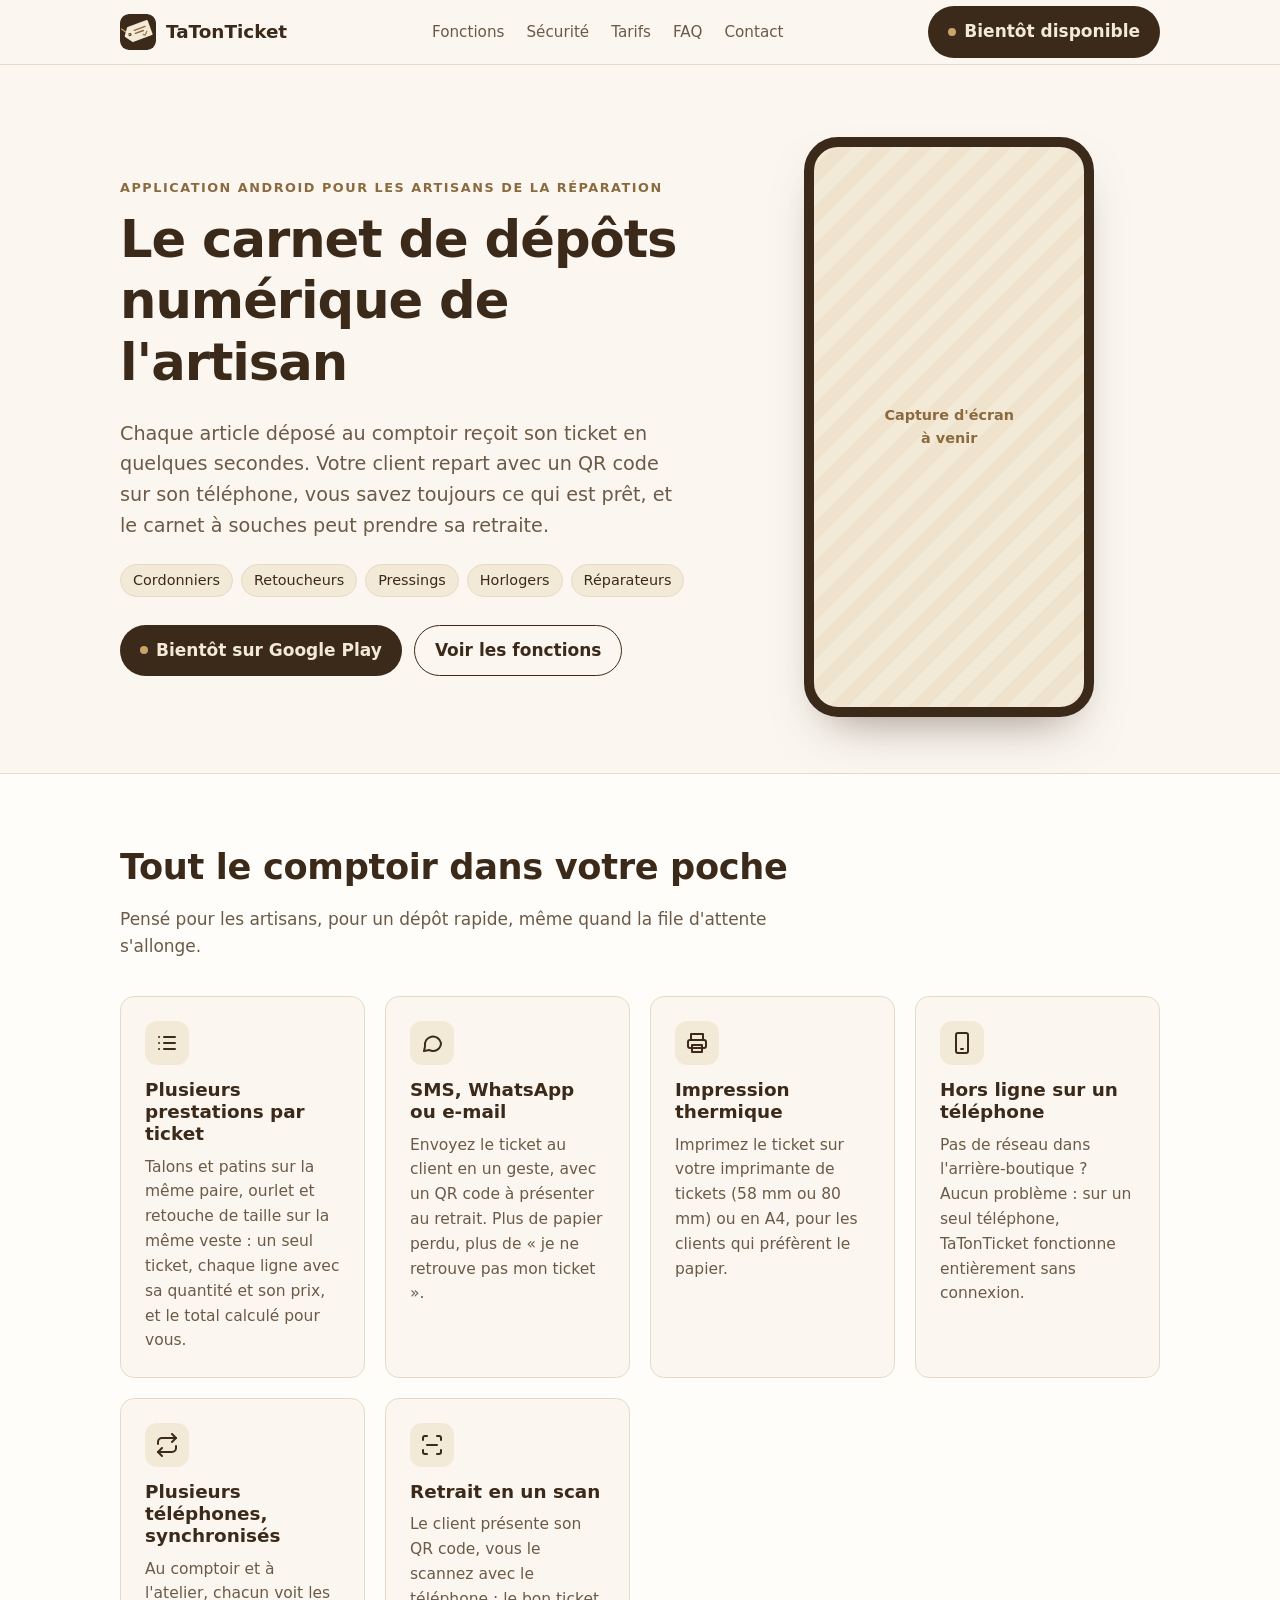
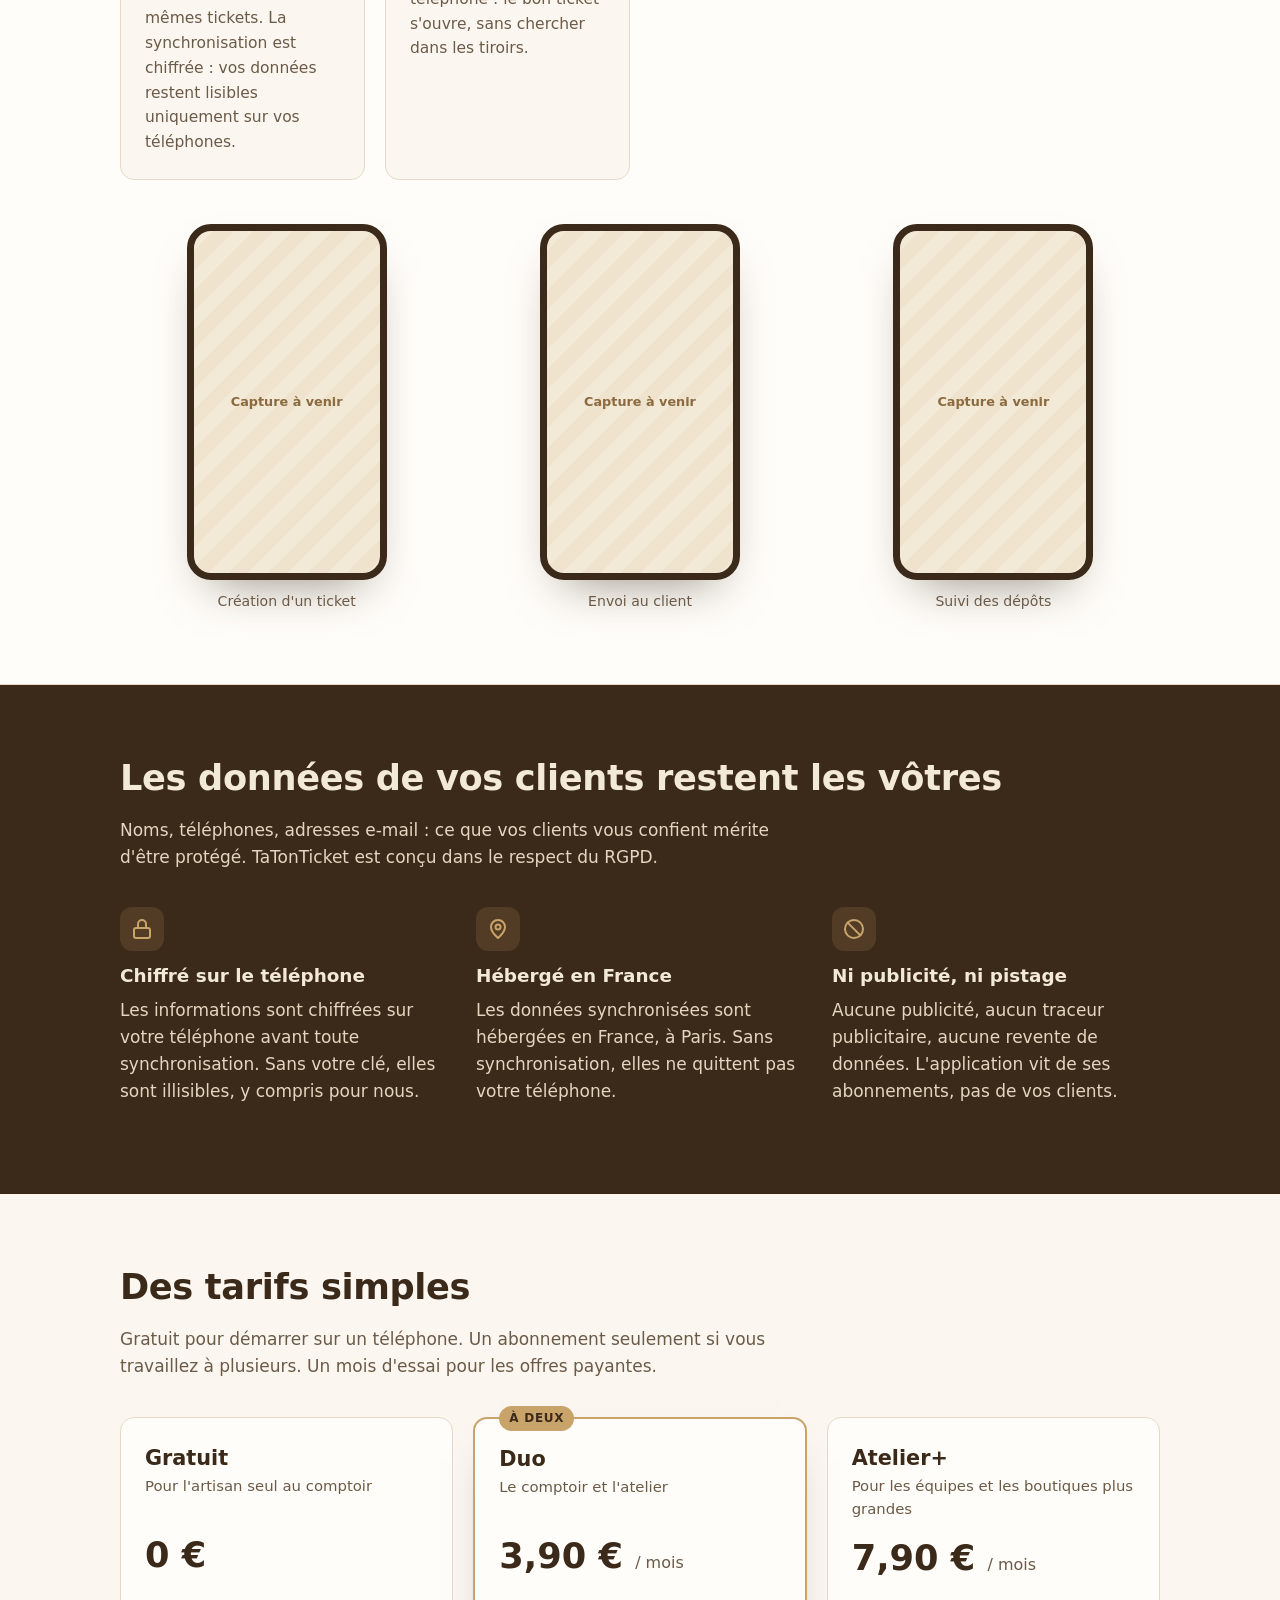
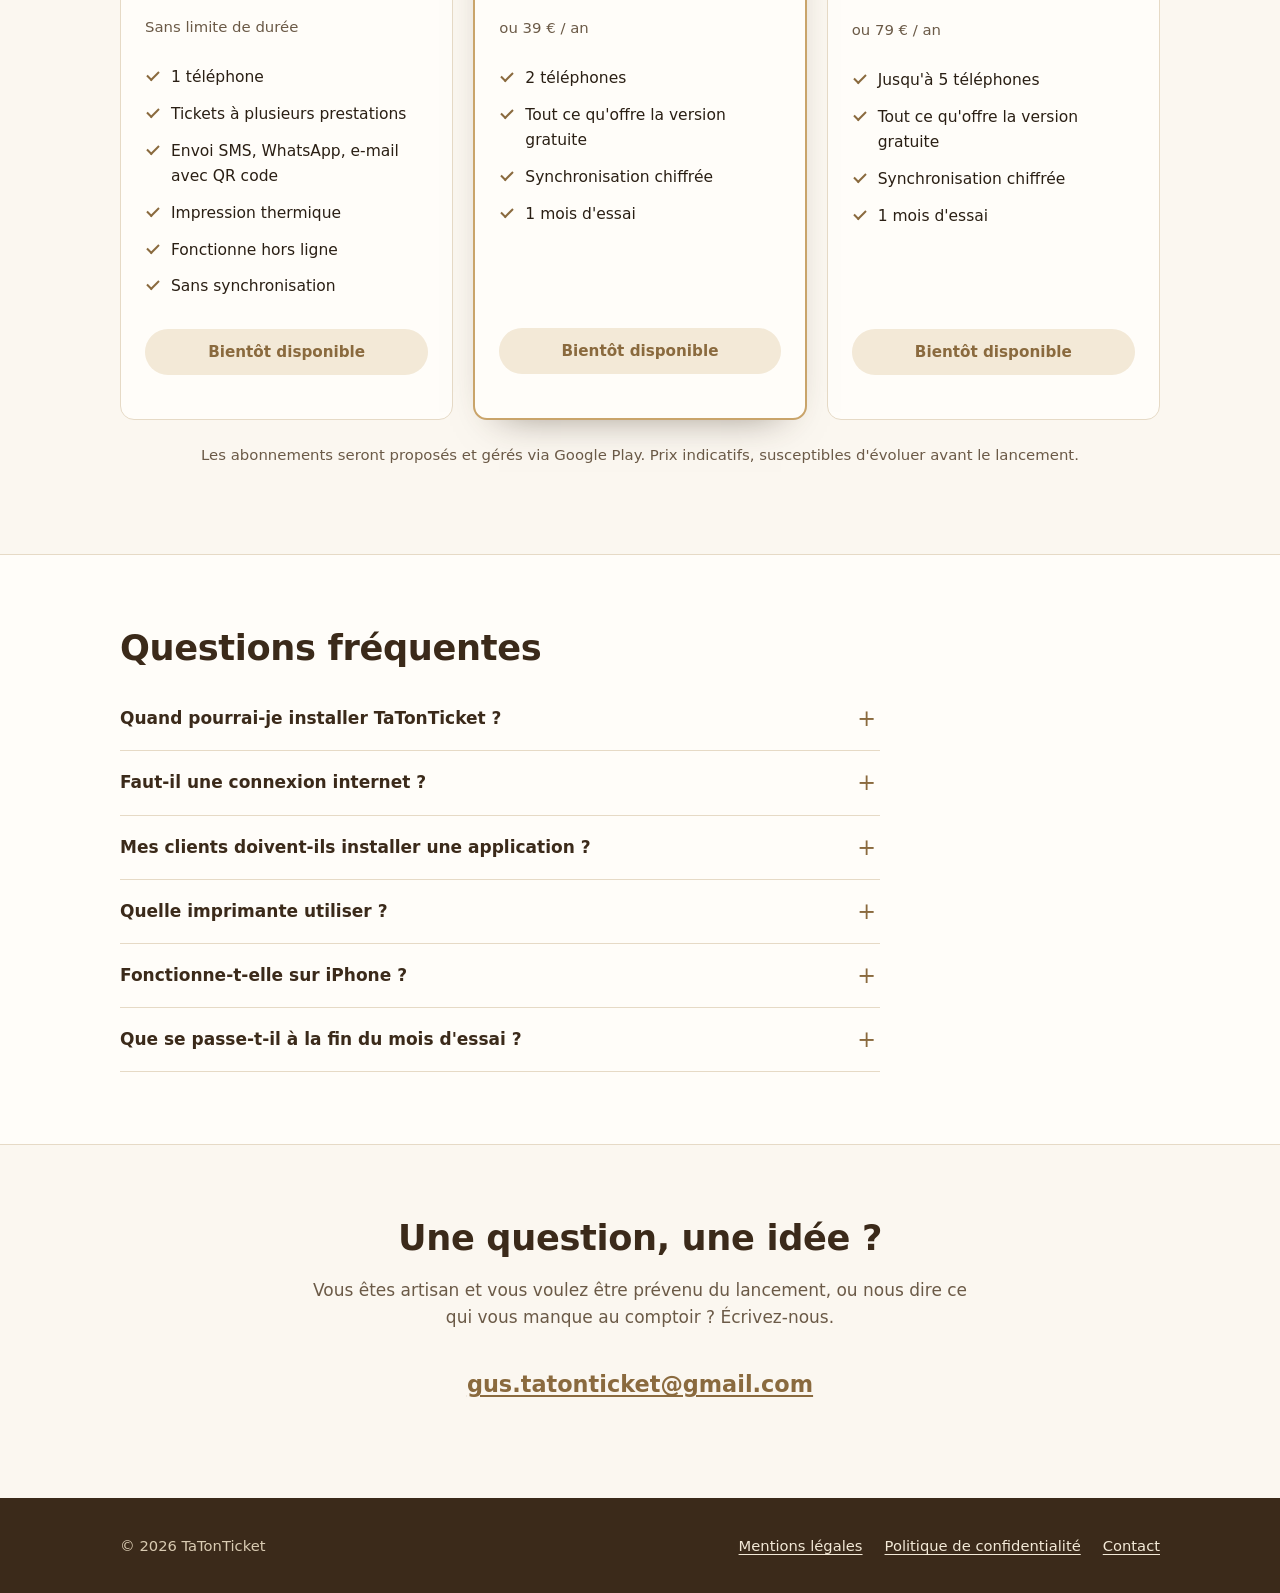
==== index.html @ a3a1535c "Site vitrine TaTonTicket (accueil, fonctions, sécurité, tarifs, FAQ, pages légales à compléter) Co-A" ====
<!doctype html>
<html lang="fr">
<head>
  <meta charset="utf-8">
  <meta name="viewport" content="width=device-width, initial-scale=1">
  <title>TaTonTicket — le carnet de dépôts numérique de l'artisan</title>
  <meta name="description" content="TaTonTicket remplace le carnet à souches : tickets de dépôt à plusieurs prestations, envoi par SMS, WhatsApp ou e-mail avec QR code, impression thermique, hors ligne. Pour cordonniers, retoucheurs, pressings, horlogers et réparateurs.">
  <meta name="theme-color" content="#3B2A1A">
  <meta property="og:title" content="TaTonTicket — le carnet de dépôts numérique de l'artisan">
  <meta property="og:description" content="Tickets de dépôt sur téléphone pour les artisans de la réparation. Bientôt disponible.">
  <meta property="og:type" content="website">
  <meta property="og:locale" content="fr_FR">
  <link rel="icon" href="assets/icone.svg" type="image/svg+xml">
  <link rel="icon" href="assets/icone-192.png" type="image/png">
  <link rel="apple-touch-icon" href="assets/icone-192.png">
  <link rel="stylesheet" href="style.css">
</head>
<body>
  <a class="lien-evitement" href="#contenu">Aller au contenu</a>

  <header class="entete">
    <div class="conteneur">
      <a class="marque" href="#">
        <img src="assets/icone.svg" alt="" width="36" height="36">
        TaTonTicket
      </a>
      <nav class="nav" aria-label="Navigation principale">
        <a href="#fonctions">Fonctions</a>
        <a href="#securite">Sécurité</a>
        <a href="#tarifs">Tarifs</a>
        <a href="#faq">FAQ</a>
        <a href="#contact">Contact</a>
      </nav>
      <span class="badge-bientot">Bientôt disponible</span>
    </div>
  </header>

  <main id="contenu">
    <section class="accueil">
      <div class="conteneur">
        <div>
          <p class="surtitre">Application Android pour les artisans de la réparation</p>
          <h1>Le carnet de dépôts numérique de l'artisan</h1>
          <p class="chapeau">Chaque article déposé au comptoir reçoit son ticket en quelques secondes. Votre client repart avec un QR code sur son téléphone, vous savez toujours ce qui est prêt, et le carnet à souches peut prendre sa retraite.</p>
          <ul class="metiers" aria-label="Métiers concernés">
            <li>Cordonniers</li>
            <li>Retoucheurs</li>
            <li>Pressings</li>
            <li>Horlogers</li>
            <li>Réparateurs</li>
          </ul>
          <div class="actions">
            <span class="badge-bientot">Bientôt sur Google Play</span>
            <a class="bouton-secondaire" href="#fonctions">Voir les fonctions</a>
          </div>
        </div>
        <!-- Emplacement : remplacer par une vraie capture d'écran de l'app (ex. assets/capture-accueil.png) -->
        <div class="capture" role="img" aria-label="Emplacement réservé pour une capture d'écran">Capture d'écran<br>à venir</div>
      </div>
    </section>

    <section class="section alt" id="fonctions">
      <div class="conteneur">
        <h2>Tout le comptoir dans votre poche</h2>
        <p class="intro">Pensé pour les artisans, pour un dépôt rapide, même quand la file d'attente s'allonge.</p>
        <div class="grille">
          <article class="carte">
            <div class="pictogramme" aria-hidden="true">
              <svg viewBox="0 0 24 24" fill="none" stroke="currentColor" stroke-width="2" stroke-linecap="round" stroke-linejoin="round"><path d="M9 6h11M9 12h11M9 18h11"/><path d="M4 6h.01M4 12h.01M4 18h.01"/></svg>
            </div>
            <h3>Plusieurs prestations par ticket</h3>
            <p>Talons et patins sur la même paire, ourlet et retouche de taille sur la même veste : un seul ticket, chaque ligne avec sa quantité et son prix, et le total calculé pour vous.</p>
          </article>
          <article class="carte">
            <div class="pictogramme" aria-hidden="true">
              <svg viewBox="0 0 24 24" fill="none" stroke="currentColor" stroke-width="2" stroke-linecap="round" stroke-linejoin="round"><path d="M21 12a8 8 0 0 1-11.6 7.1L4 20l1-4.6A8 8 0 1 1 21 12z"/></svg>
            </div>
            <h3>SMS, WhatsApp ou e-mail</h3>
            <p>Envoyez le ticket au client en un geste, avec un QR code à présenter au retrait. Plus de papier perdu, plus de « je ne retrouve pas mon ticket ».</p>
          </article>
          <article class="carte">
            <div class="pictogramme" aria-hidden="true">
              <svg viewBox="0 0 24 24" fill="none" stroke="currentColor" stroke-width="2" stroke-linecap="round" stroke-linejoin="round"><path d="M6 9V3h12v6"/><rect x="3" y="9" width="18" height="8" rx="2"/><path d="M7 14h10v7H7z"/></svg>
            </div>
            <h3>Impression thermique</h3>
            <p>Imprimez le ticket sur votre imprimante de tickets (58 mm ou 80 mm) ou en A4, pour les clients qui préfèrent le papier.</p>
          </article>
          <article class="carte">
            <div class="pictogramme" aria-hidden="true">
              <svg viewBox="0 0 24 24" fill="none" stroke="currentColor" stroke-width="2" stroke-linecap="round" stroke-linejoin="round"><rect x="6" y="2" width="12" height="20" rx="2"/><path d="M11 18h2"/></svg>
            </div>
            <h3>Hors ligne sur un téléphone</h3>
            <p>Pas de réseau dans l'arrière-boutique ? Aucun problème : sur un seul téléphone, TaTonTicket fonctionne entièrement sans connexion.</p>
          </article>
          <article class="carte">
            <div class="pictogramme" aria-hidden="true">
              <svg viewBox="0 0 24 24" fill="none" stroke="currentColor" stroke-width="2" stroke-linecap="round" stroke-linejoin="round"><path d="M17 1l4 4-4 4"/><path d="M3 11V9a4 4 0 0 1 4-4h14"/><path d="M7 23l-4-4 4-4"/><path d="M21 13v2a4 4 0 0 1-4 4H3"/></svg>
            </div>
            <h3>Plusieurs téléphones, synchronisés</h3>
            <p>Au comptoir et à l'atelier, chacun voit les mêmes tickets. La synchronisation est chiffrée : vos données restent lisibles uniquement sur vos téléphones.</p>
          </article>
          <article class="carte">
            <div class="pictogramme" aria-hidden="true">
              <svg viewBox="0 0 24 24" fill="none" stroke="currentColor" stroke-width="2" stroke-linecap="round" stroke-linejoin="round"><path d="M3 7V5a2 2 0 0 1 2-2h2M17 3h2a2 2 0 0 1 2 2v2M21 17v2a2 2 0 0 1-2 2h-2M7 21H5a2 2 0 0 1-2-2v-2"/><path d="M7 12h10"/></svg>
            </div>
            <h3>Retrait en un scan</h3>
            <p>Le client présente son QR code, vous le scannez avec le téléphone : le bon ticket s'ouvre, sans chercher dans les tiroirs.</p>
          </article>
        </div>

        <div class="galerie">
          <!-- Emplacements : remplacer par de vraies captures d'écran de l'app -->
          <figure>
            <div class="capture petite" role="img" aria-label="Emplacement réservé pour une capture d'écran">Capture à venir</div>
            <figcaption>Création d'un ticket</figcaption>
          </figure>
          <figure>
            <div class="capture petite" role="img" aria-label="Emplacement réservé pour une capture d'écran">Capture à venir</div>
            <figcaption>Envoi au client</figcaption>
          </figure>
          <figure>
            <div class="capture petite" role="img" aria-label="Emplacement réservé pour une capture d'écran">Capture à venir</div>
            <figcaption>Suivi des dépôts</figcaption>
          </figure>
        </div>
      </div>
    </section>

    <section class="section sombre" id="securite">
      <div class="conteneur">
        <h2>Les données de vos clients restent les vôtres</h2>
        <p class="intro">Noms, téléphones, adresses e-mail : ce que vos clients vous confient mérite d'être protégé. TaTonTicket est conçu dans le respect du RGPD.</p>
        <div class="securite">
          <div>
            <div class="pictogramme" aria-hidden="true">
              <svg viewBox="0 0 24 24" fill="none" stroke="currentColor" stroke-width="2" stroke-linecap="round" stroke-linejoin="round"><rect x="4" y="11" width="16" height="10" rx="2"/><path d="M8 11V7a4 4 0 0 1 8 0v4"/></svg>
            </div>
            <h3>Chiffré sur le téléphone</h3>
            <p>Les informations sont chiffrées sur votre téléphone avant toute synchronisation. Sans votre clé, elles sont illisibles, y compris pour nous.</p>
          </div>
          <div>
            <div class="pictogramme" aria-hidden="true">
              <svg viewBox="0 0 24 24" fill="none" stroke="currentColor" stroke-width="2" stroke-linecap="round" stroke-linejoin="round"><path d="M12 21s-7-6.2-7-11a7 7 0 0 1 14 0c0 4.8-7 11-7 11z"/><circle cx="12" cy="10" r="2.5"/></svg>
            </div>
            <h3>Hébergé en France</h3>
            <p>Les données synchronisées sont hébergées en France, à Paris. Sans synchronisation, elles ne quittent pas votre téléphone.</p>
          </div>
          <div>
            <div class="pictogramme" aria-hidden="true">
              <svg viewBox="0 0 24 24" fill="none" stroke="currentColor" stroke-width="2" stroke-linecap="round" stroke-linejoin="round"><circle cx="12" cy="12" r="9"/><path d="M5.6 5.6l12.8 12.8"/></svg>
            </div>
            <h3>Ni publicité, ni pistage</h3>
            <p>Aucune publicité, aucun traceur publicitaire, aucune revente de données. L'application vit de ses abonnements, pas de vos clients.</p>
          </div>
        </div>
      </div>
    </section>

    <section class="section" id="tarifs">
      <div class="conteneur">
        <h2>Des tarifs simples</h2>
        <p class="intro">Gratuit pour démarrer sur un téléphone. Un abonnement seulement si vous travaillez à plusieurs. Un mois d'essai pour les offres payantes.</p>
        <div class="tarifs">
          <article class="offre">
            <h3>Gratuit</h3>
            <p class="public">Pour l'artisan seul au comptoir</p>
            <p class="prix">0 €</p>
            <p class="prix-annuel">Sans limite de durée</p>
            <ul>
              <li>1 téléphone</li>
              <li>Tickets à plusieurs prestations</li>
              <li>Envoi SMS, WhatsApp, e-mail avec QR code</li>
              <li>Impression thermique</li>
              <li>Fonctionne hors ligne</li>
              <li>Sans synchronisation</li>
            </ul>
            <p class="indisponible">Bientôt disponible</p>
          </article>
          <article class="offre vedette">
            <span class="etiquette">À deux</span>
            <h3>Duo</h3>
            <p class="public">Le comptoir et l'atelier</p>
            <p class="prix">3,90 € <small>/ mois</small></p>
            <p class="prix-annuel">ou 39 € / an</p>
            <ul>
              <li>2 téléphones</li>
              <li>Tout ce qu'offre la version gratuite</li>
              <li>Synchronisation chiffrée</li>
              <li>1 mois d'essai</li>
            </ul>
            <p class="indisponible">Bientôt disponible</p>
          </article>
          <article class="offre">
            <h3>Atelier+</h3>
            <p class="public">Pour les équipes et les boutiques plus grandes</p>
            <p class="prix">7,90 € <small>/ mois</small></p>
            <p class="prix-annuel">ou 79 € / an</p>
            <ul>
              <li>Jusqu'à 5 téléphones</li>
              <li>Tout ce qu'offre la version gratuite</li>
              <li>Synchronisation chiffrée</li>
              <li>1 mois d'essai</li>
            </ul>
            <p class="indisponible">Bientôt disponible</p>
          </article>
        </div>
        <p class="note-tarifs">Les abonnements seront proposés et gérés via Google Play. Prix indicatifs, susceptibles d'évoluer avant le lancement.</p>
      </div>
    </section>

    <section class="section alt" id="faq">
      <div class="conteneur">
        <h2>Questions fréquentes</h2>
        <div class="faq">
          <details>
            <summary>Quand pourrai-je installer TaTonTicket ?</summary>
            <p>L'application sera bientôt disponible sur Google Play. Écrivez-nous si vous souhaitez être prévenu du lancement.</p>
          </details>
          <details>
            <summary>Faut-il une connexion internet ?</summary>
            <p>Non. Sur un seul téléphone, tout fonctionne hors ligne. Une connexion est seulement nécessaire pour synchroniser plusieurs téléphones et pour envoyer les tickets par message.</p>
          </details>
          <details>
            <summary>Mes clients doivent-ils installer une application ?</summary>
            <p>Non. Ils reçoivent leur ticket par SMS, WhatsApp ou e-mail, avec un QR code à montrer au retrait. Un ticket imprimé reste aussi possible.</p>
          </details>
          <details>
            <summary>Quelle imprimante utiliser ?</summary>
            <p>Une imprimante de tickets thermique (largeur 58 mm ou 80 mm) reconnue par votre téléphone Android, ou une imprimante classique pour le format A4.</p>
          </details>
          <details>
            <summary>Fonctionne-t-elle sur iPhone ?</summary>
            <p>Pas pour l'instant : TaTonTicket est une application Android.</p>
          </details>
          <details>
            <summary>Que se passe-t-il à la fin du mois d'essai ?</summary>
            <p>Vous choisissez de continuer avec l'abonnement ou de revenir à la version gratuite sur un téléphone. Les abonnements se gèrent et se résilient depuis Google Play.</p>
          </details>
        </div>
      </div>
    </section>

    <section class="section contact" id="contact">
      <div class="conteneur">
        <h2>Une question, une idée ?</h2>
        <p class="intro">Vous êtes artisan et vous voulez être prévenu du lancement, ou nous dire ce qui vous manque au comptoir ? Écrivez-nous.</p>
        <p class="courriel"><a href="mailto:gus.tatonticket@gmail.com">gus.tatonticket@gmail.com</a></p>
      </div>
    </section>
  </main>

  <footer class="pied">
    <div class="conteneur">
      <span>© 2026 TaTonTicket</span>
      <nav aria-label="Liens légaux">
        <a href="mentions-legales.html">Mentions légales</a>
        <a href="confidentialite.html">Politique de confidentialité</a>
        <a href="mailto:gus.tatonticket@gmail.com">Contact</a>
      </nav>
    </div>
  </footer>
</body>
</html>
---- style.css ----
/* TaTonTicket — site vitrine. Couleurs reprises de l'icône de l'app (cuir, crème, laiton). */
:root {
  --cuir: #3B2A1A;
  --cuir-2: #533c26;
  --creme: #F3E9D7;
  --papier: #FBF7F0;
  --laiton: #C9A46A;
  --laiton-fonce: #8A6A3E;
  --texte: #2a1f14;
  --texte-doux: #6b5a47;
  --bord: #e6dac6;
  --blanc: #fffdf9;
  --rayon: 14px;
  --max: 1080px;
}

*, *::before, *::after { box-sizing: border-box; }

html { scroll-behavior: smooth; -webkit-text-size-adjust: 100%; }

body {
  margin: 0;
  background: var(--papier);
  color: var(--texte);
  font: 17px/1.6 system-ui, -apple-system, "Segoe UI", Roboto, "Helvetica Neue", Arial, sans-serif;
}

img { max-width: 100%; height: auto; display: block; }

a { color: var(--laiton-fonce); text-underline-offset: 3px; }
a:hover { color: var(--cuir); }

h1, h2, h3 { line-height: 1.2; color: var(--cuir); margin: 0 0 .5em; }
h1 { font-size: clamp(2rem, 5.5vw, 3.2rem); letter-spacing: -.02em; }
h2 { font-size: clamp(1.6rem, 4vw, 2.2rem); letter-spacing: -.01em; }
h3 { font-size: 1.15rem; }
p { margin: 0 0 1em; }

.conteneur { max-width: var(--max); margin: 0 auto; padding: 0 20px; }

.lien-evitement {
  position: absolute; left: -999px; top: 8px;
  background: var(--cuir); color: var(--creme); padding: 8px 12px; border-radius: 8px; z-index: 10;
}
.lien-evitement:focus { left: 8px; }

/* En-tête */
.entete {
  position: sticky; top: 0; z-index: 5;
  background: rgba(251, 247, 240, .94);
  backdrop-filter: blur(8px);
  border-bottom: 1px solid var(--bord);
}
.entete .conteneur { display: flex; align-items: center; justify-content: space-between; gap: 16px; min-height: 64px; }
.marque { display: flex; align-items: center; gap: 10px; text-decoration: none; color: var(--cuir); font-weight: 700; font-size: 1.15rem; }
.marque img { width: 36px; height: 36px; border-radius: 9px; }
.nav { display: flex; gap: 22px; }
.nav a { text-decoration: none; color: var(--texte-doux); font-weight: 500; font-size: .95rem; }
.nav a:hover { color: var(--cuir); }

/* Boutons et badges */
.badge-bientot {
  display: inline-flex; align-items: center; gap: 8px;
  background: var(--cuir); color: var(--creme);
  padding: 12px 20px; border-radius: 999px; font-weight: 600;
}
.badge-bientot::before { content: ""; width: 8px; height: 8px; border-radius: 50%; background: var(--laiton); }
.bouton-secondaire {
  display: inline-block; padding: 11px 20px; border-radius: 999px;
  border: 1.5px solid var(--cuir); color: var(--cuir); text-decoration: none; font-weight: 600;
}
.bouton-secondaire:hover { background: var(--cuir); color: var(--creme); }

/* Accueil */
.accueil { padding: 72px 0 56px; }
.accueil .conteneur { display: grid; grid-template-columns: 1.15fr .85fr; gap: 48px; align-items: center; }
.surtitre { text-transform: uppercase; letter-spacing: .12em; font-size: .8rem; font-weight: 700; color: var(--laiton-fonce); margin-bottom: .8em; }
.chapeau { font-size: 1.2rem; color: var(--texte-doux); max-width: 34em; }
.actions { display: flex; flex-wrap: wrap; gap: 12px; align-items: center; margin-top: 28px; }
.metiers { display: flex; flex-wrap: wrap; gap: 8px; margin: 22px 0 0; padding: 0; list-style: none; }
.metiers li { background: var(--creme); border: 1px solid var(--bord); padding: 4px 12px; border-radius: 999px; font-size: .9rem; color: var(--cuir); }

/* Emplacement de capture d'écran */
.capture {
  aspect-ratio: 9 / 18;
  max-width: 290px; width: 100%; margin: 0 auto;
  border-radius: 34px; border: 10px solid var(--cuir);
  background: repeating-linear-gradient(135deg, var(--creme) 0 14px, #efe3cd 14px 28px);
  display: flex; align-items: center; justify-content: center; text-align: center;
  color: var(--laiton-fonce); font-size: .9rem; font-weight: 600; padding: 24px;
  box-shadow: 0 24px 50px -24px rgba(59, 42, 26, .55);
}
.capture.petite { aspect-ratio: 9 / 16; max-width: 200px; border-width: 7px; border-radius: 24px; font-size: .8rem; }

/* Sections */
section { scroll-margin-top: 72px; }
.section { padding: 72px 0; }
.section.alt { background: var(--blanc); border-top: 1px solid var(--bord); border-bottom: 1px solid var(--bord); }
.section.sombre { background: var(--cuir); color: var(--creme); }
.section.sombre h2, .section.sombre h3 { color: var(--creme); }
.section.sombre p { color: #e3d6bf; }
.intro { max-width: 40em; color: var(--texte-doux); margin-bottom: 36px; }
.section.sombre .intro { color: #e3d6bf; }

.grille { display: grid; grid-template-columns: repeat(auto-fit, minmax(240px, 1fr)); gap: 20px; }
.carte { background: var(--blanc); border: 1px solid var(--bord); border-radius: var(--rayon); padding: 24px; }
.section.alt .carte { background: var(--papier); }
.carte p { color: var(--texte-doux); margin: 0; font-size: .97rem; }
.pictogramme {
  width: 44px; height: 44px; border-radius: 12px; background: var(--creme); color: var(--cuir);
  display: flex; align-items: center; justify-content: center; margin-bottom: 14px;
}
.pictogramme svg { width: 24px; height: 24px; }

.galerie { display: grid; grid-template-columns: repeat(3, 1fr); gap: 20px; margin-top: 44px; }
.galerie figure { margin: 0; }
.galerie figcaption { text-align: center; font-size: .88rem; color: var(--texte-doux); margin-top: 10px; }

.securite { display: grid; grid-template-columns: repeat(auto-fit, minmax(220px, 1fr)); gap: 28px; }
.securite .pictogramme { background: var(--cuir-2); color: var(--laiton); }

/* Tarifs */
.tarifs { display: grid; grid-template-columns: repeat(3, 1fr); gap: 20px; align-items: stretch; }
.offre { background: var(--blanc); border: 1px solid var(--bord); border-radius: var(--rayon); padding: 28px 24px; display: flex; flex-direction: column; }
.offre.vedette { border: 2px solid var(--laiton); box-shadow: 0 18px 40px -26px rgba(59, 42, 26, .6); position: relative; }
.offre.vedette .etiquette { position: absolute; top: -13px; left: 24px; background: var(--laiton); color: var(--cuir); font-size: .75rem; font-weight: 700; padding: 3px 10px; border-radius: 999px; text-transform: uppercase; letter-spacing: .06em; }
.offre h3 { font-size: 1.3rem; margin-bottom: .2em; }
.offre .public { color: var(--texte-doux); font-size: .93rem; margin-bottom: 18px; min-height: 3em; }
.prix { font-size: 2.2rem; font-weight: 800; color: var(--cuir); line-height: 1; }
.prix small { font-size: 1rem; font-weight: 500; color: var(--texte-doux); }
.prix-annuel { color: var(--texte-doux); font-size: .93rem; margin: 8px 0 20px; min-height: 1.5em; }
.offre ul { list-style: none; padding: 0; margin: 0 0 24px; flex: 1; }
.offre li { padding: 6px 0 6px 26px; position: relative; font-size: .97rem; }
.offre li::before { content: ""; position: absolute; left: 2px; top: 12px; width: 12px; height: 7px; border-left: 2.5px solid var(--laiton-fonce); border-bottom: 2.5px solid var(--laiton-fonce); transform: rotate(-45deg); }
.offre .indisponible { text-align: center; padding: 11px; border-radius: 999px; background: var(--creme); color: var(--laiton-fonce); font-weight: 600; font-size: .95rem; }
.note-tarifs { margin-top: 24px; color: var(--texte-doux); font-size: .93rem; text-align: center; }

/* FAQ */
.faq { max-width: 760px; }
.faq details { border-bottom: 1px solid var(--bord); padding: 4px 0; }
.faq summary { cursor: pointer; font-weight: 600; padding: 14px 32px 14px 0; list-style: none; position: relative; color: var(--cuir); }
.faq summary::-webkit-details-marker { display: none; }
.faq summary::after { content: "+"; position: absolute; right: 4px; top: 10px; font-size: 1.4rem; font-weight: 400; color: var(--laiton-fonce); }
.faq details[open] summary::after { content: "−"; }
.faq details p { color: var(--texte-doux); padding-right: 32px; }

/* Contact */
.contact { text-align: center; }
.contact .intro { margin-left: auto; margin-right: auto; }
.courriel { font-size: clamp(1.05rem, 4.2vw, 1.4rem); font-weight: 700; word-break: break-all; }

/* Pied de page */
.pied { background: var(--cuir); color: #d9cbb2; padding: 36px 0; font-size: .92rem; }
.pied .conteneur { display: flex; flex-wrap: wrap; gap: 16px 32px; justify-content: space-between; align-items: center; }
.pied a { color: var(--creme); }
.pied nav { display: flex; flex-wrap: wrap; gap: 8px 22px; }

/* Pages légales */
.legal { padding: 56px 0 72px; }
.legal .conteneur { max-width: 780px; }
.legal h2 { font-size: 1.35rem; margin-top: 1.8em; }
.a-completer {
  background: #fff4d6; border: 1.5px dashed #c99a2e; color: #6a4b08;
  border-radius: 10px; padding: 14px 18px; margin: 0 0 24px; font-size: .95rem;
}
.champ { background: #fff4d6; border: 1px dashed #c99a2e; color: #6a4b08; border-radius: 4px; padding: 0 5px; font-weight: 600; white-space: normal; }

/* Téléphone */
@media (max-width: 860px) {
  .accueil { padding: 44px 0 40px; }
  .accueil .conteneur { grid-template-columns: 1fr; gap: 40px; }
  .tarifs { grid-template-columns: 1fr; max-width: 440px; margin: 0 auto; gap: 28px; }
  .offre .public { min-height: 0; }
  .galerie { grid-template-columns: 1fr 1fr; }
  .galerie figure:last-child { display: none; }
  .nav { display: none; }
  .section { padding: 56px 0; }
}
@media (max-width: 420px) {
  body { font-size: 16px; }
  .conteneur { padding: 0 16px; }
  .galerie { gap: 12px; }
  .entete .badge-bientot { padding: 8px 14px; font-size: .85rem; }
}
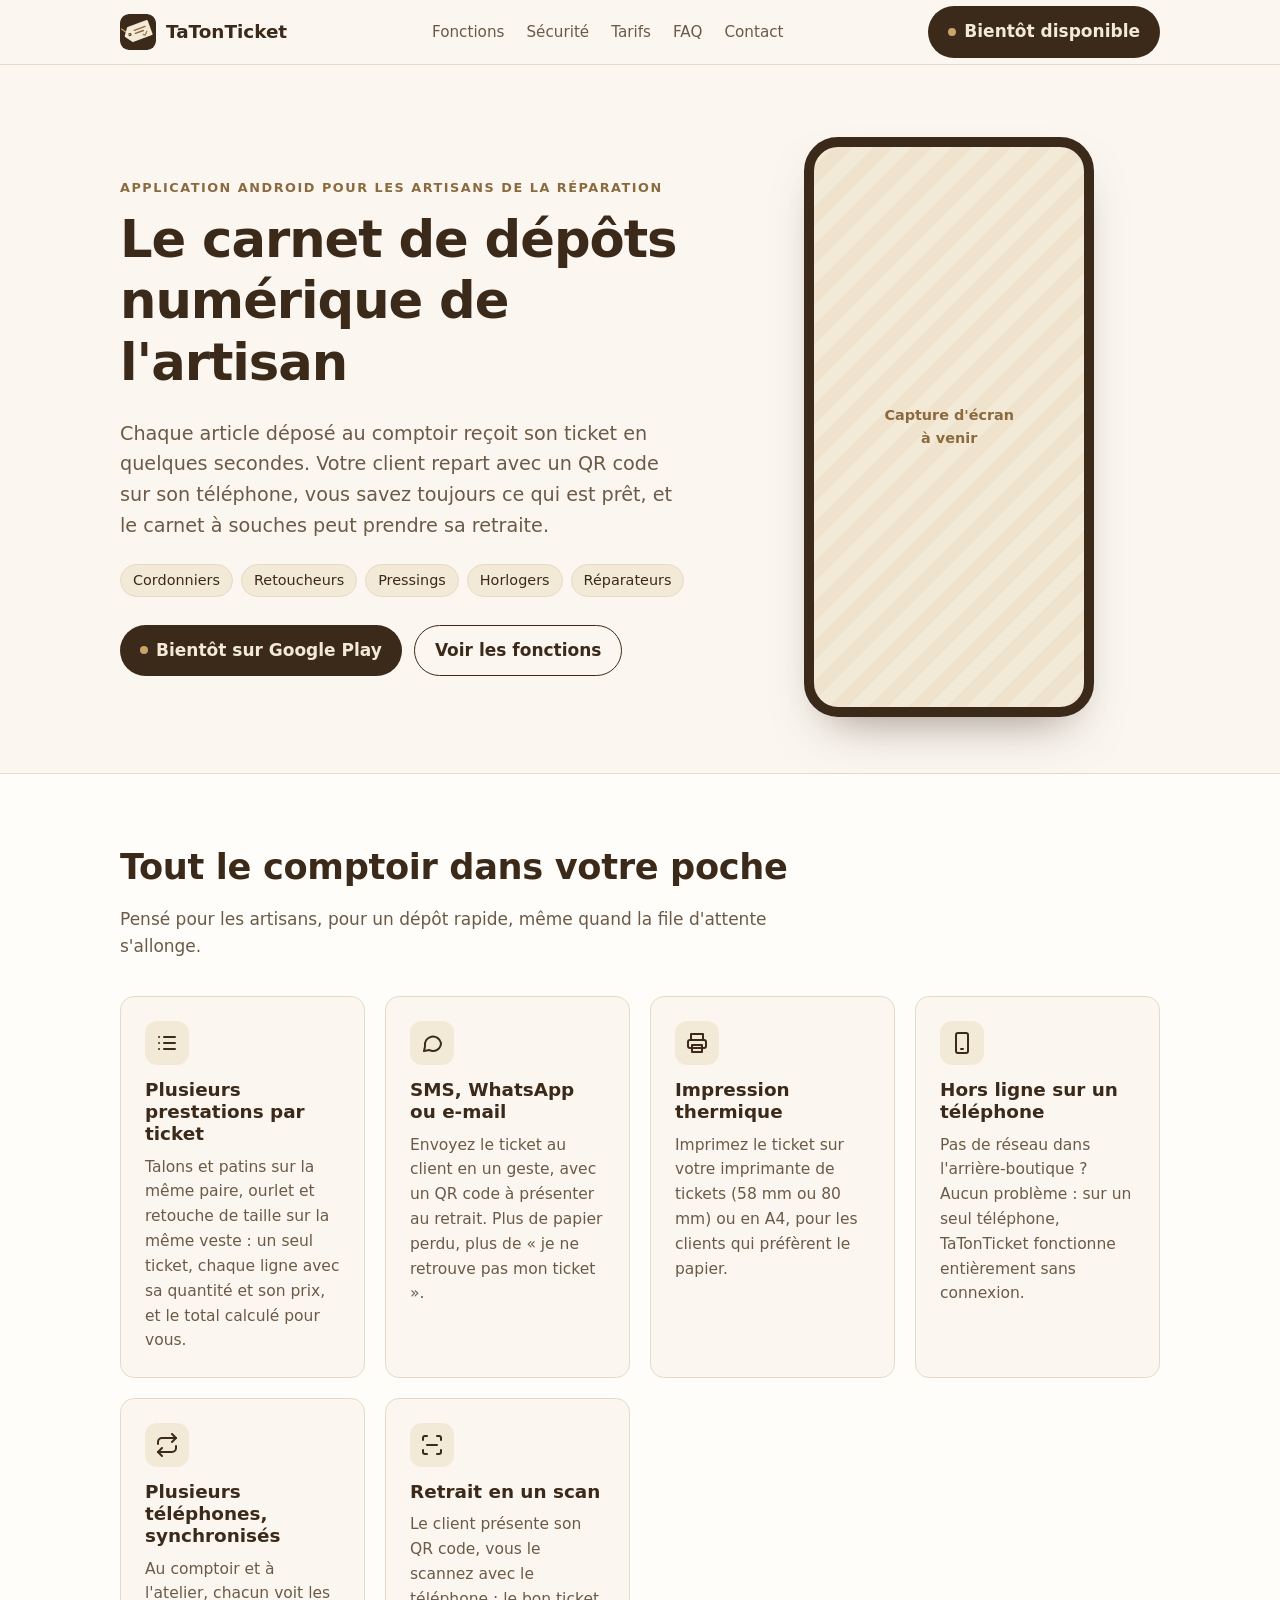
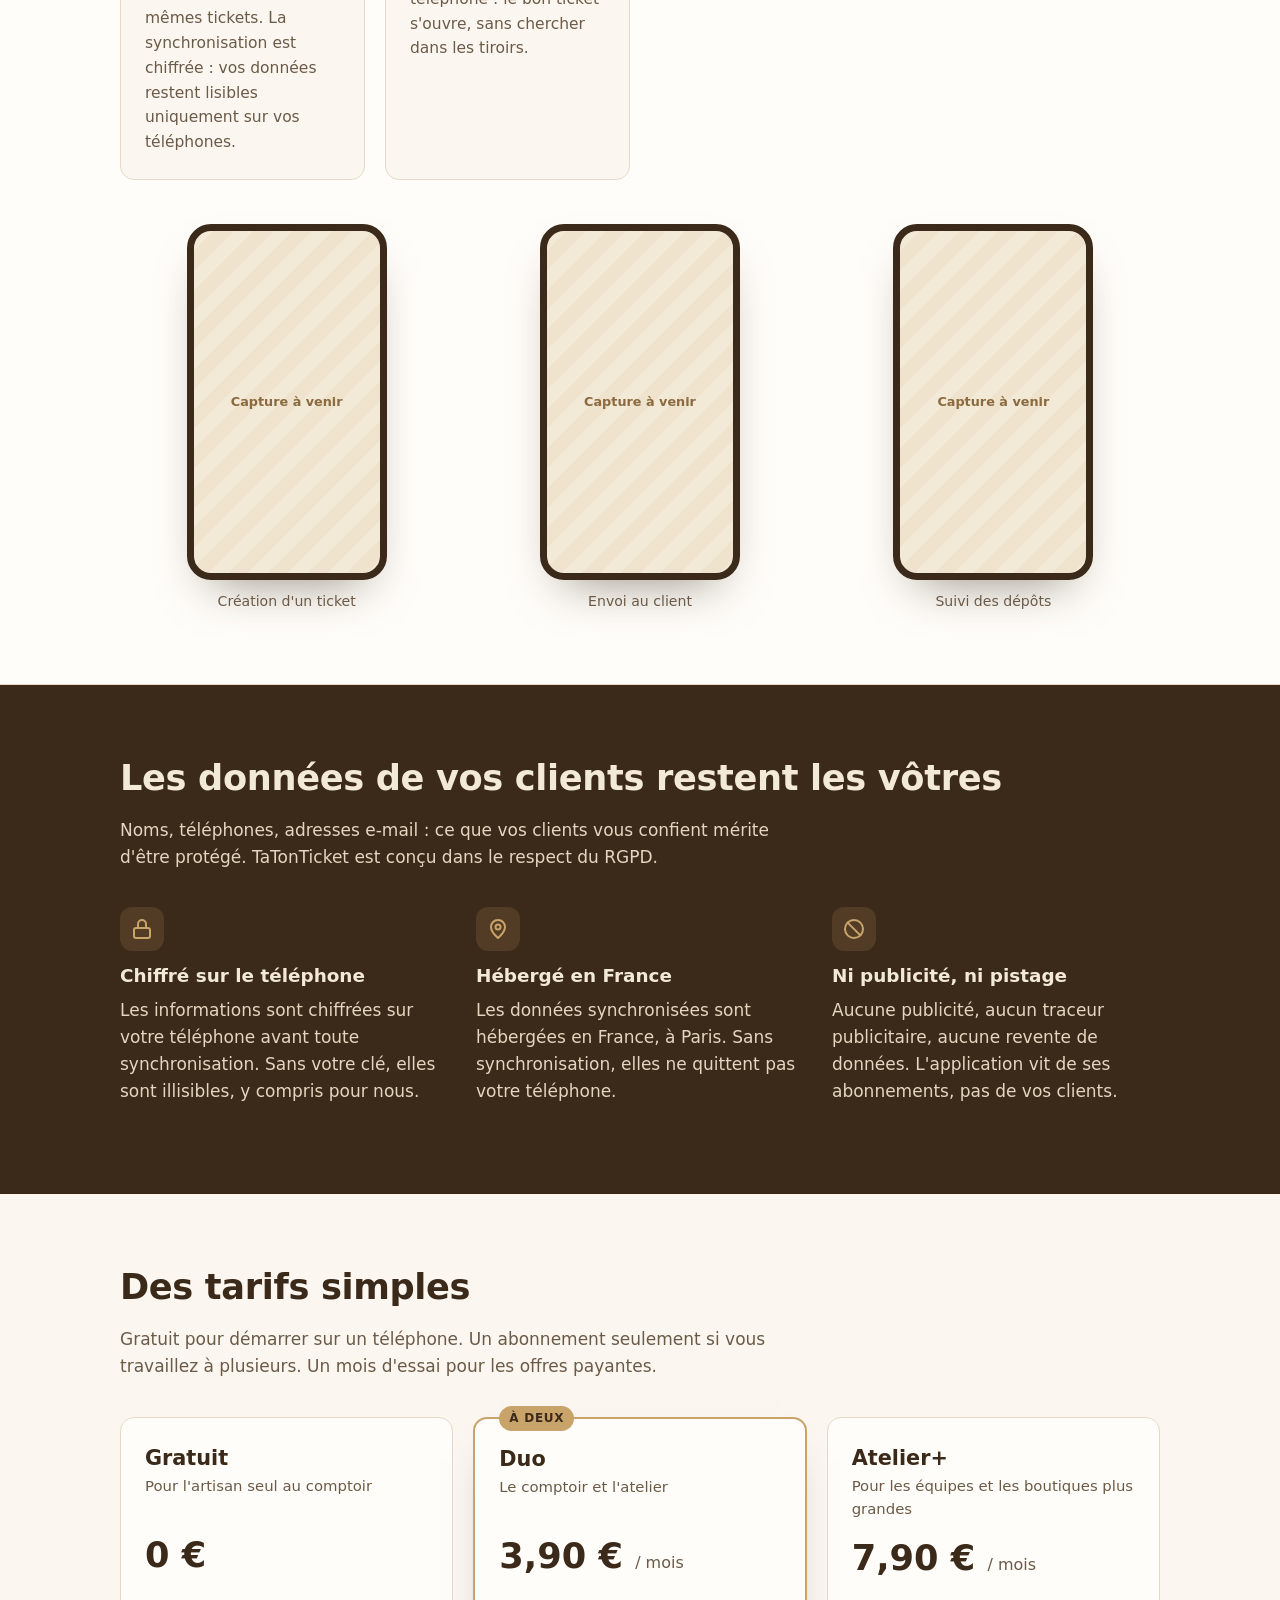
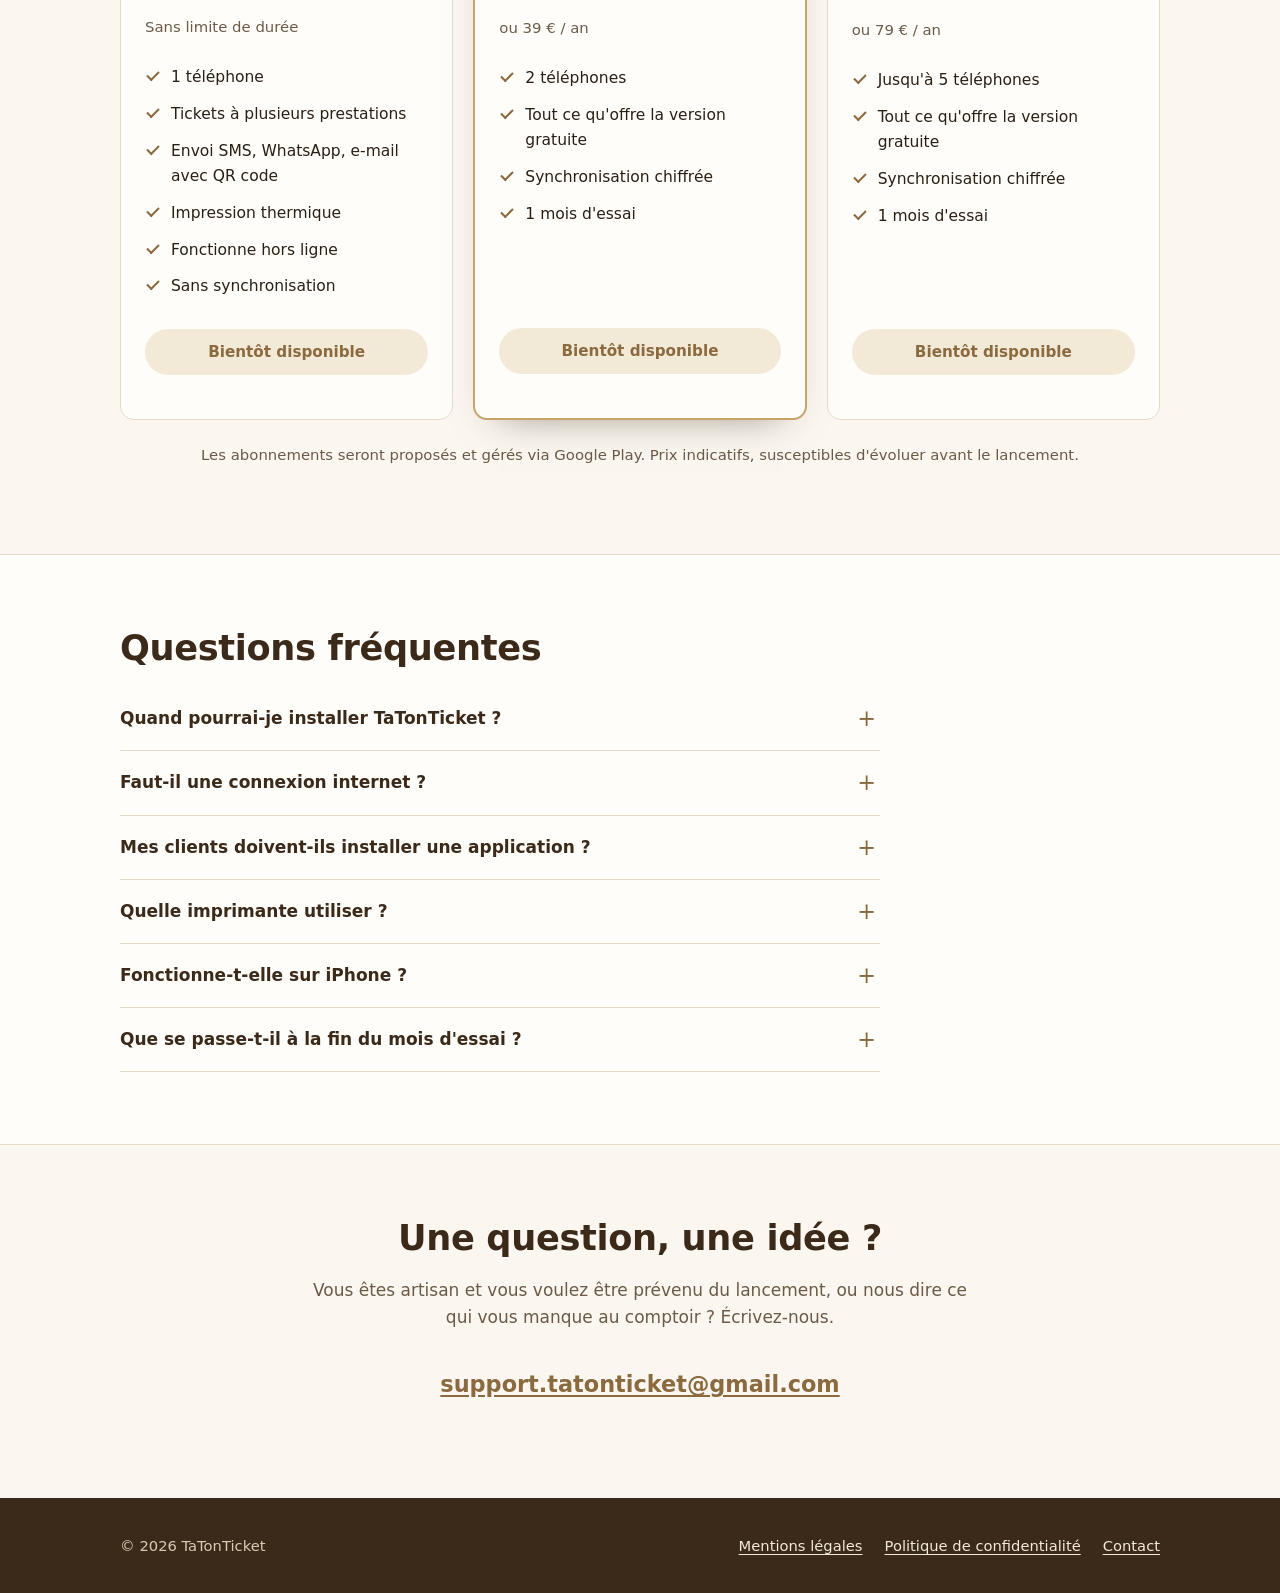
==== commit ff15f9c5: "Contact : support.tatonticket@gmail.com Co-Authored-By: Claude Opus 5.5 <noreply@anthropic.com>" ====
--- a/index.html
+++ b/index.html
@@ -244,7 +244,7 @@
       <div class="conteneur">
         <h2>Une question, une idée ?</h2>
         <p class="intro">Vous êtes artisan et vous voulez être prévenu du lancement, ou nous dire ce qui vous manque au comptoir ? Écrivez-nous.</p>
-        <p class="courriel"><a href="mailto:gus.tatonticket@gmail.com">gus.tatonticket@gmail.com</a></p>
+        <p class="courriel"><a href="mailto:support.tatonticket@gmail.com">support.tatonticket@gmail.com</a></p>
       </div>
     </section>
   </main>
@@ -255,7 +255,7 @@
       <nav aria-label="Liens légaux">
         <a href="mentions-legales.html">Mentions légales</a>
         <a href="confidentialite.html">Politique de confidentialité</a>
-        <a href="mailto:gus.tatonticket@gmail.com">Contact</a>
+        <a href="mailto:support.tatonticket@gmail.com">Contact</a>
       </nav>
     </div>
   </footer>
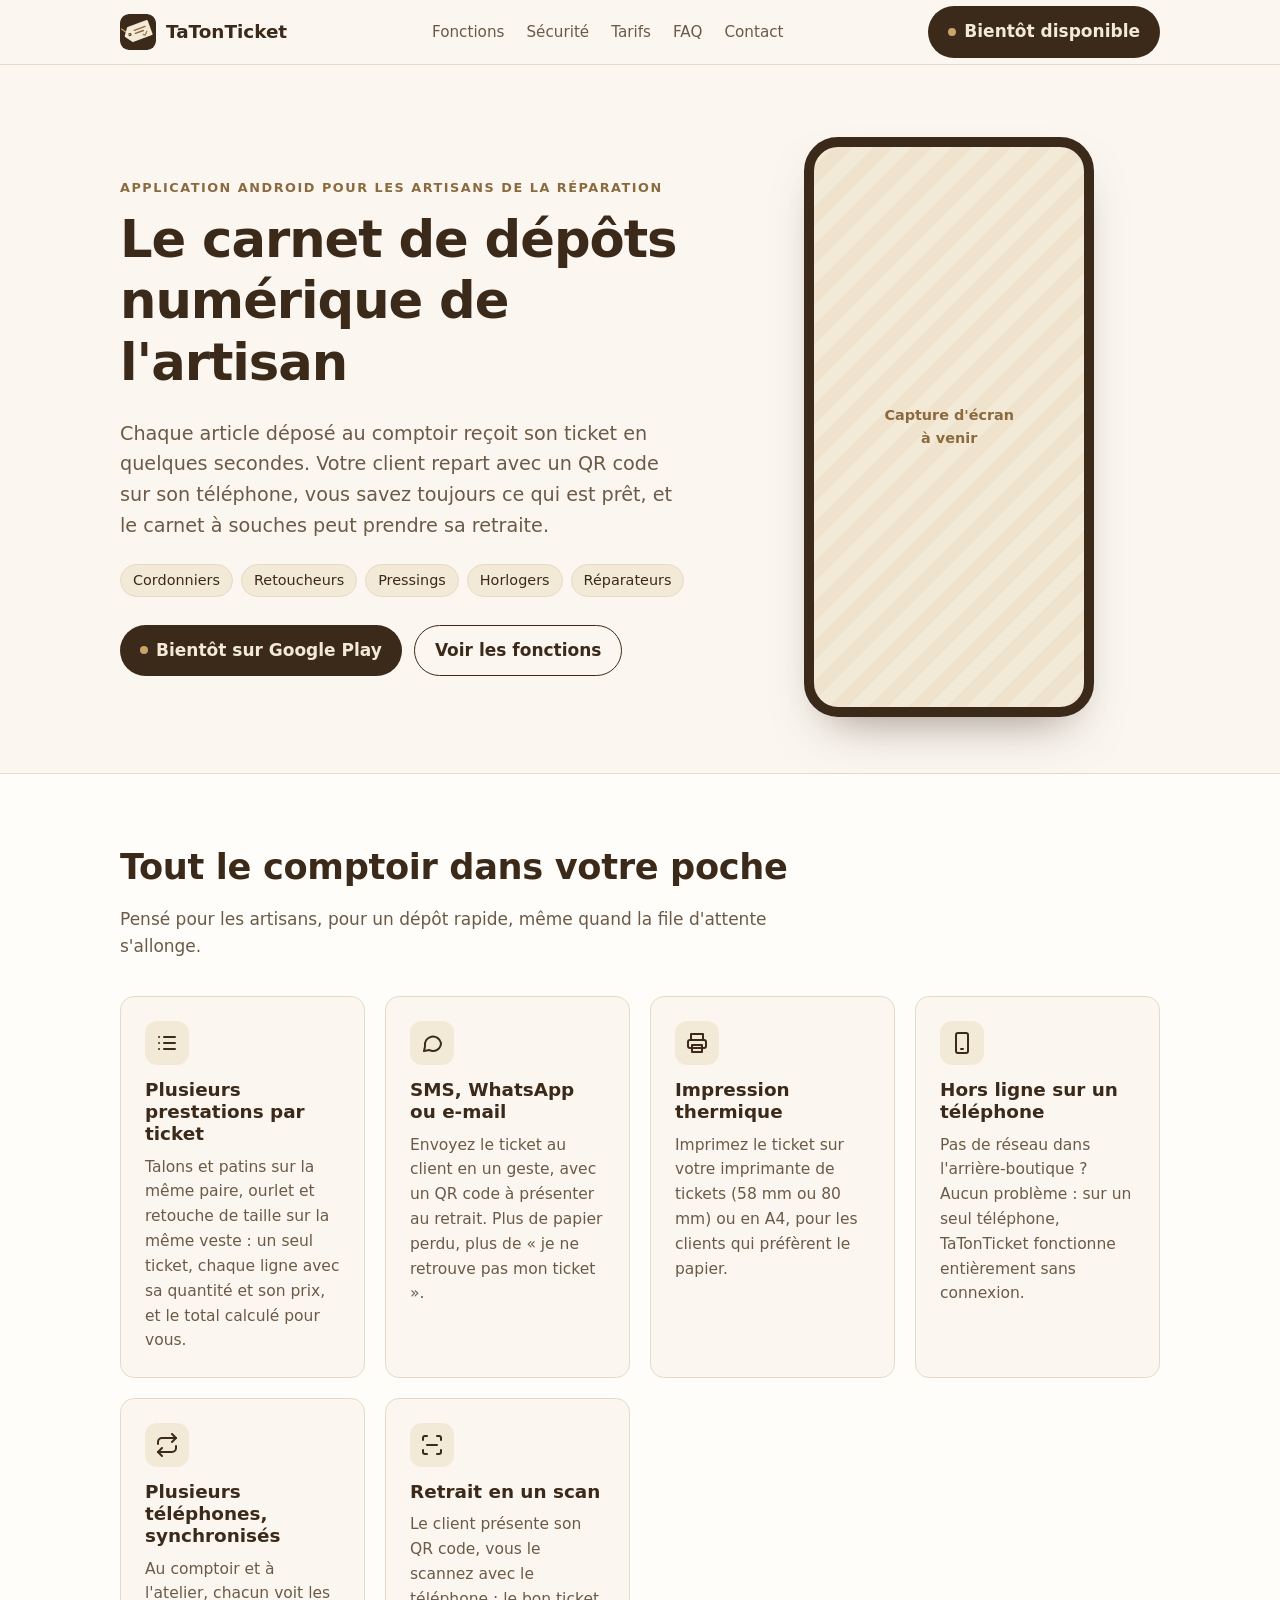
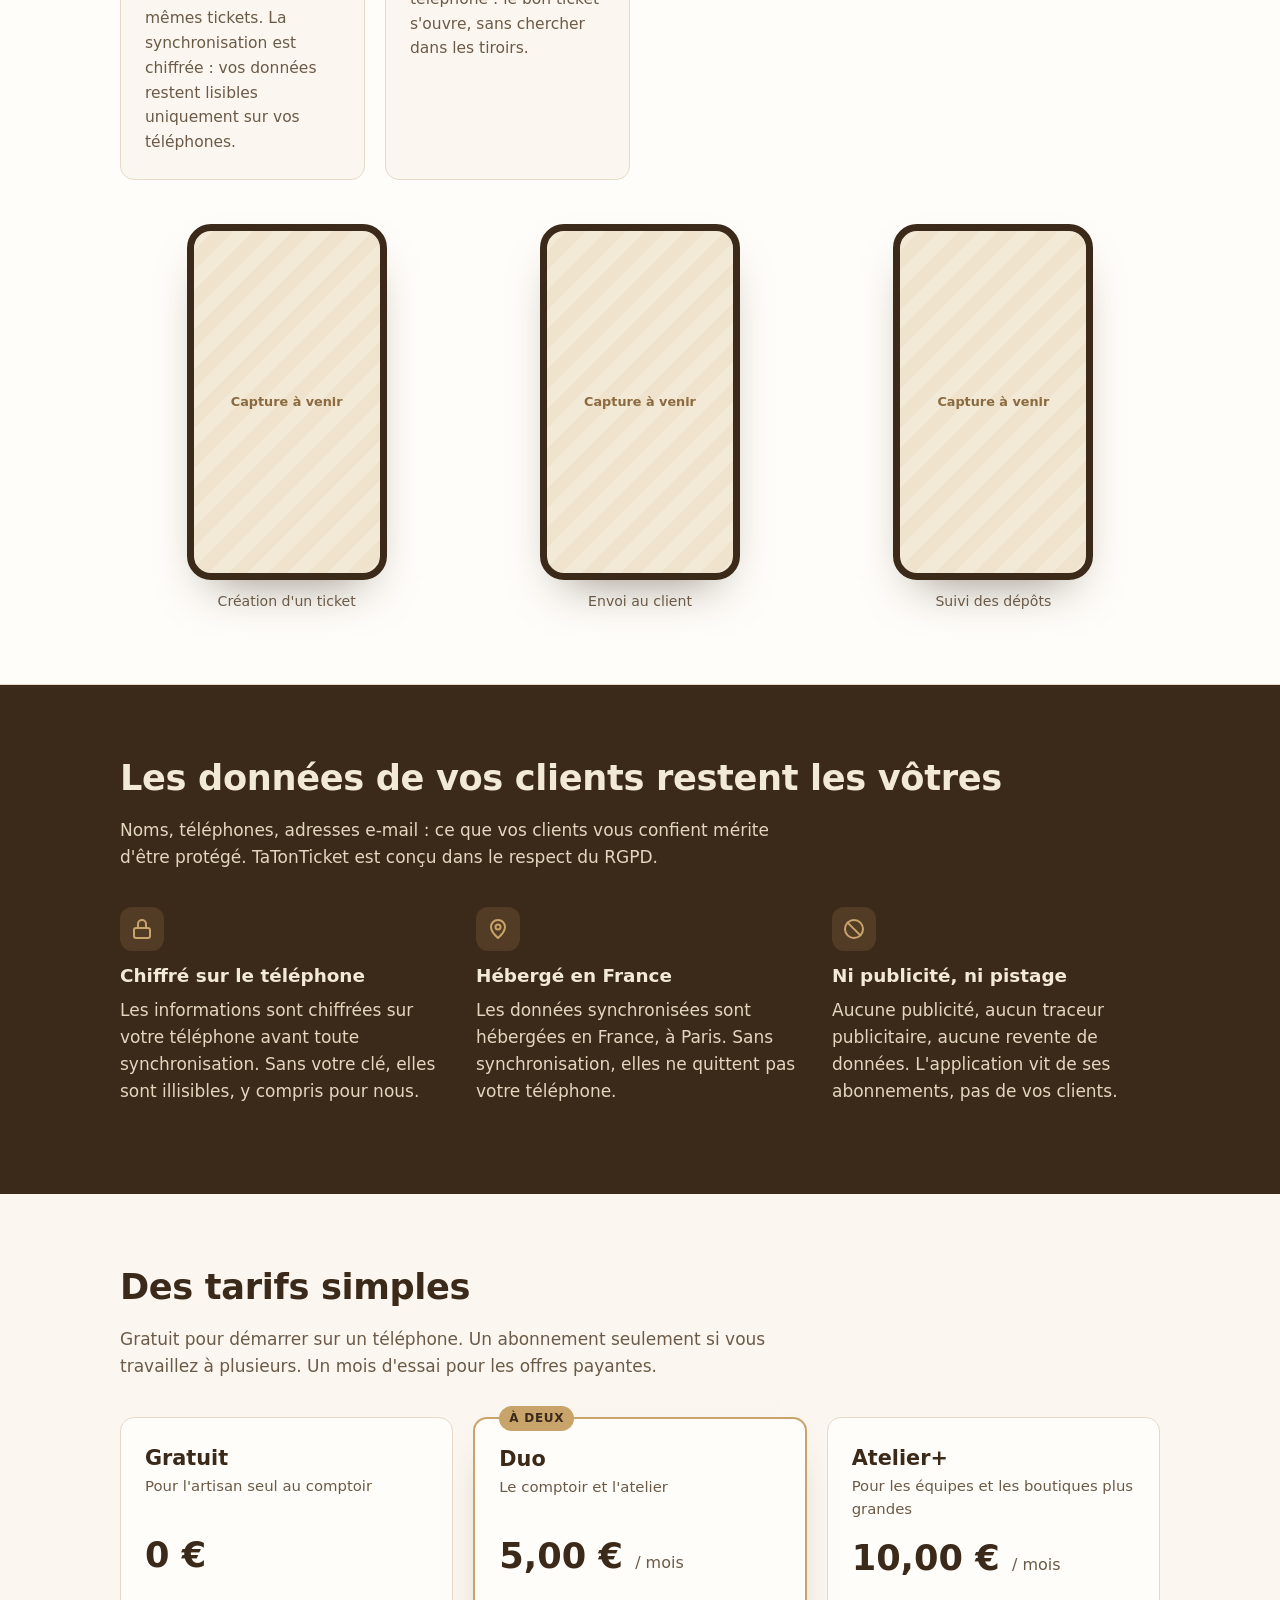
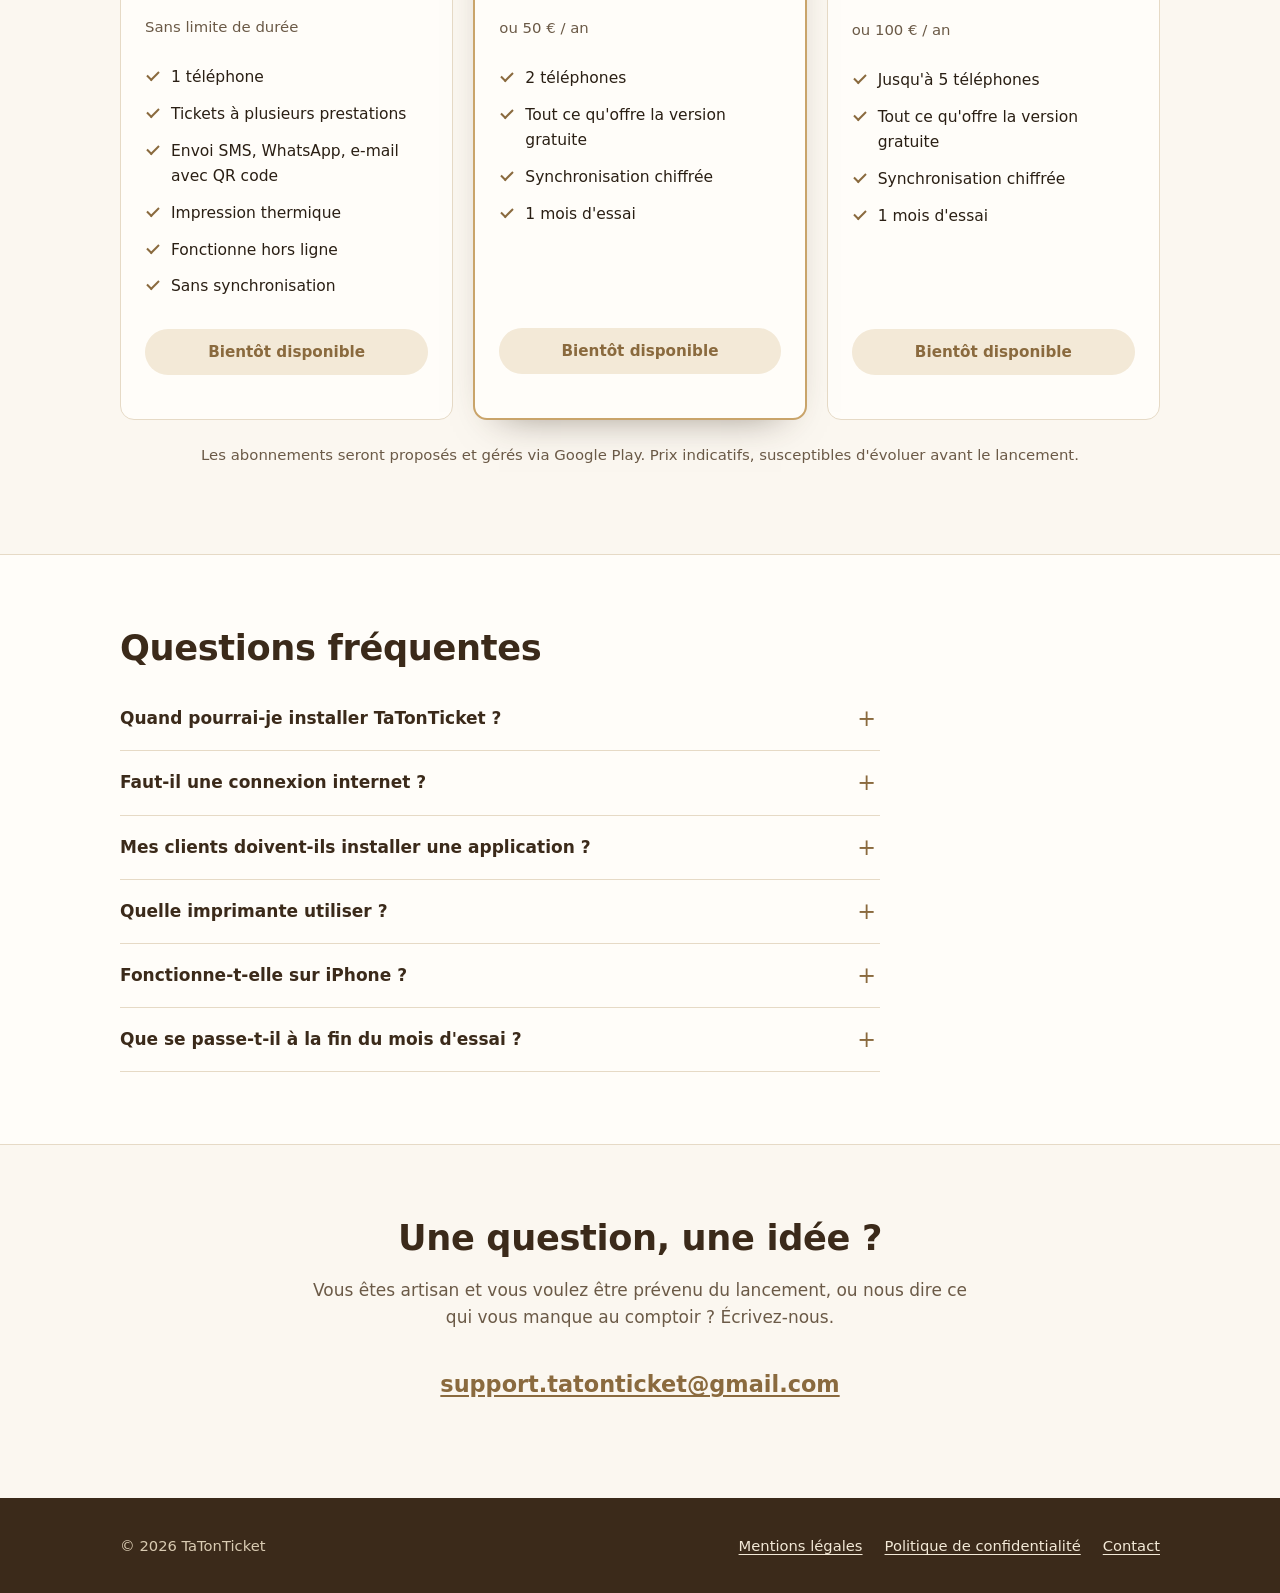
==== commit c26edb4d: "Tarifs : Duo 5,00 €/mois (50 €/an), Atelier+ 10,00 €/mois (100 €/an) Co-Authored-By: Claude Opus 5.5" ====
--- a/index.html
+++ b/index.html
@@ -180,8 +180,8 @@
             <span class="etiquette">À deux</span>
             <h3>Duo</h3>
             <p class="public">Le comptoir et l'atelier</p>
-            <p class="prix">3,90 € <small>/ mois</small></p>
-            <p class="prix-annuel">ou 39 € / an</p>
+            <p class="prix">5,00 € <small>/ mois</small></p>
+            <p class="prix-annuel">ou 50 € / an</p>
             <ul>
               <li>2 téléphones</li>
               <li>Tout ce qu'offre la version gratuite</li>
@@ -193,8 +193,8 @@
           <article class="offre">
             <h3>Atelier+</h3>
             <p class="public">Pour les équipes et les boutiques plus grandes</p>
-            <p class="prix">7,90 € <small>/ mois</small></p>
-            <p class="prix-annuel">ou 79 € / an</p>
+            <p class="prix">10,00 € <small>/ mois</small></p>
+            <p class="prix-annuel">ou 100 € / an</p>
             <ul>
               <li>Jusqu'à 5 téléphones</li>
               <li>Tout ce qu'offre la version gratuite</li>
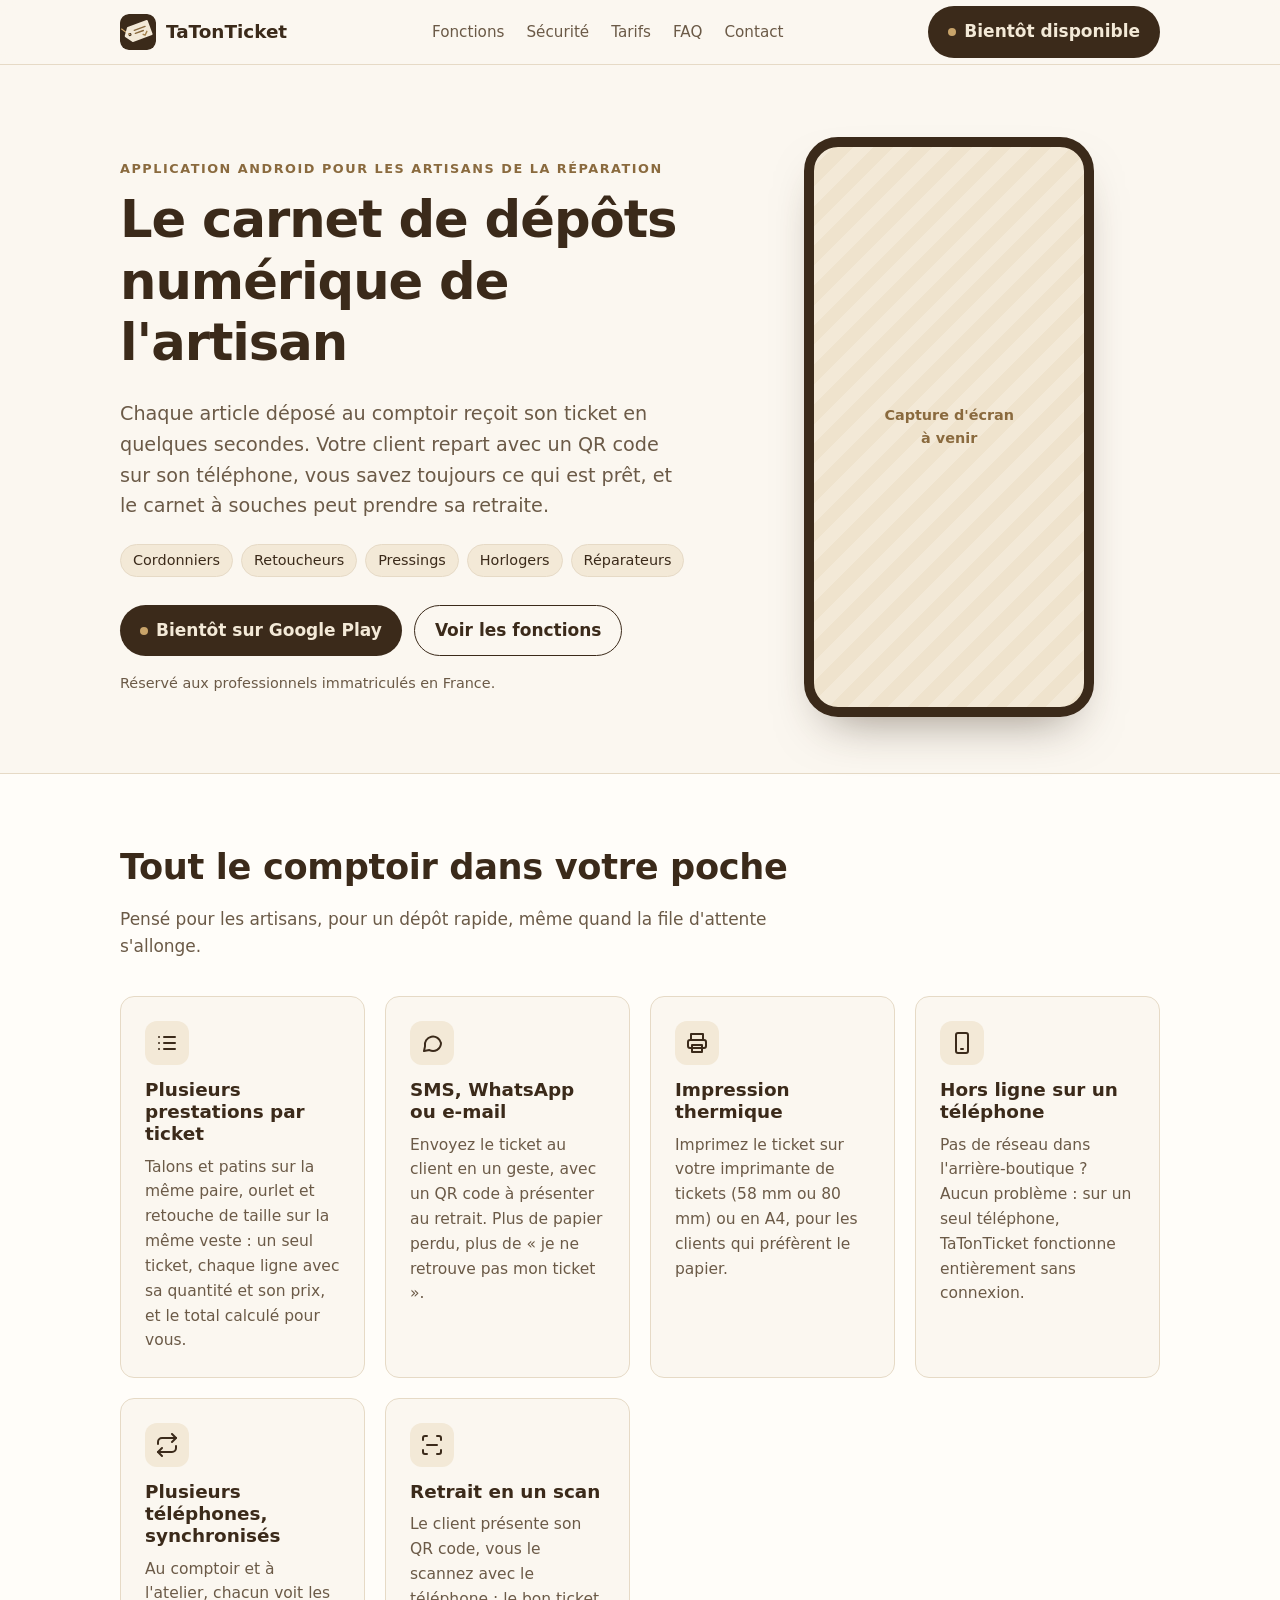
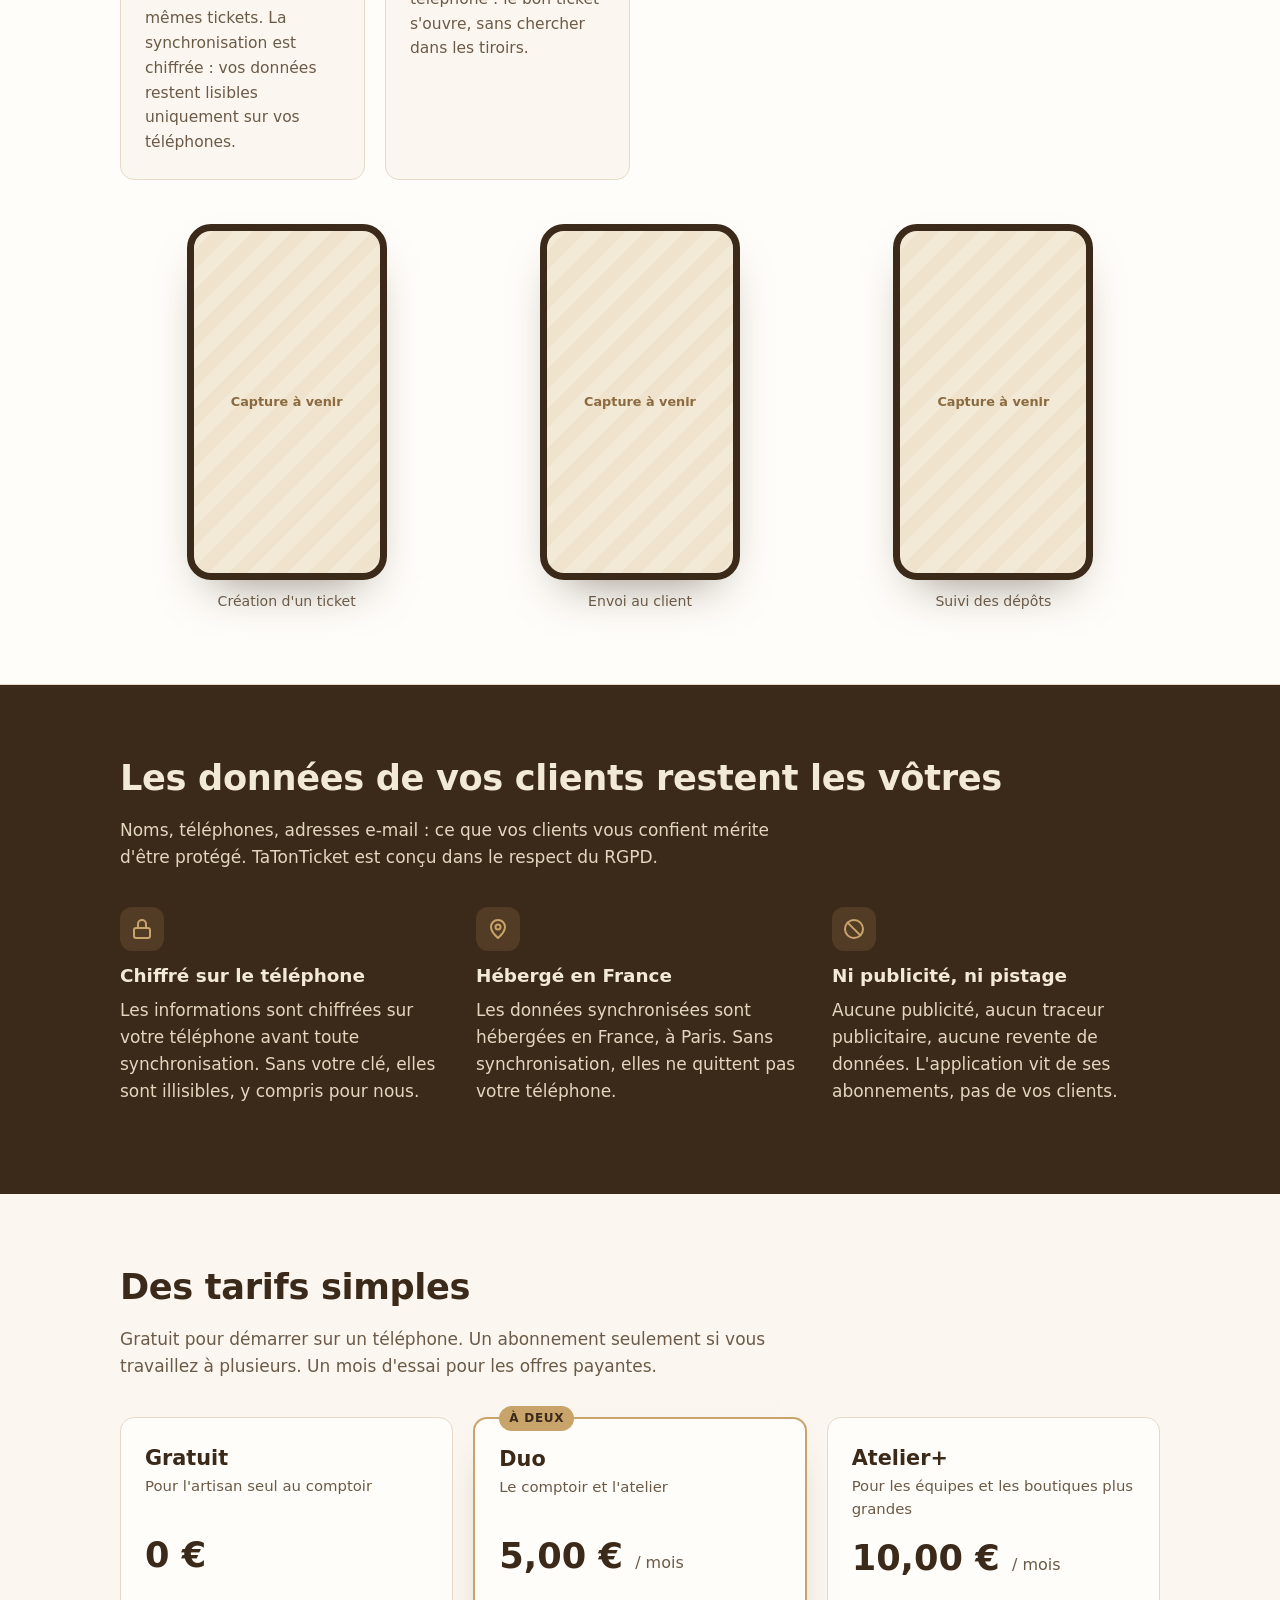
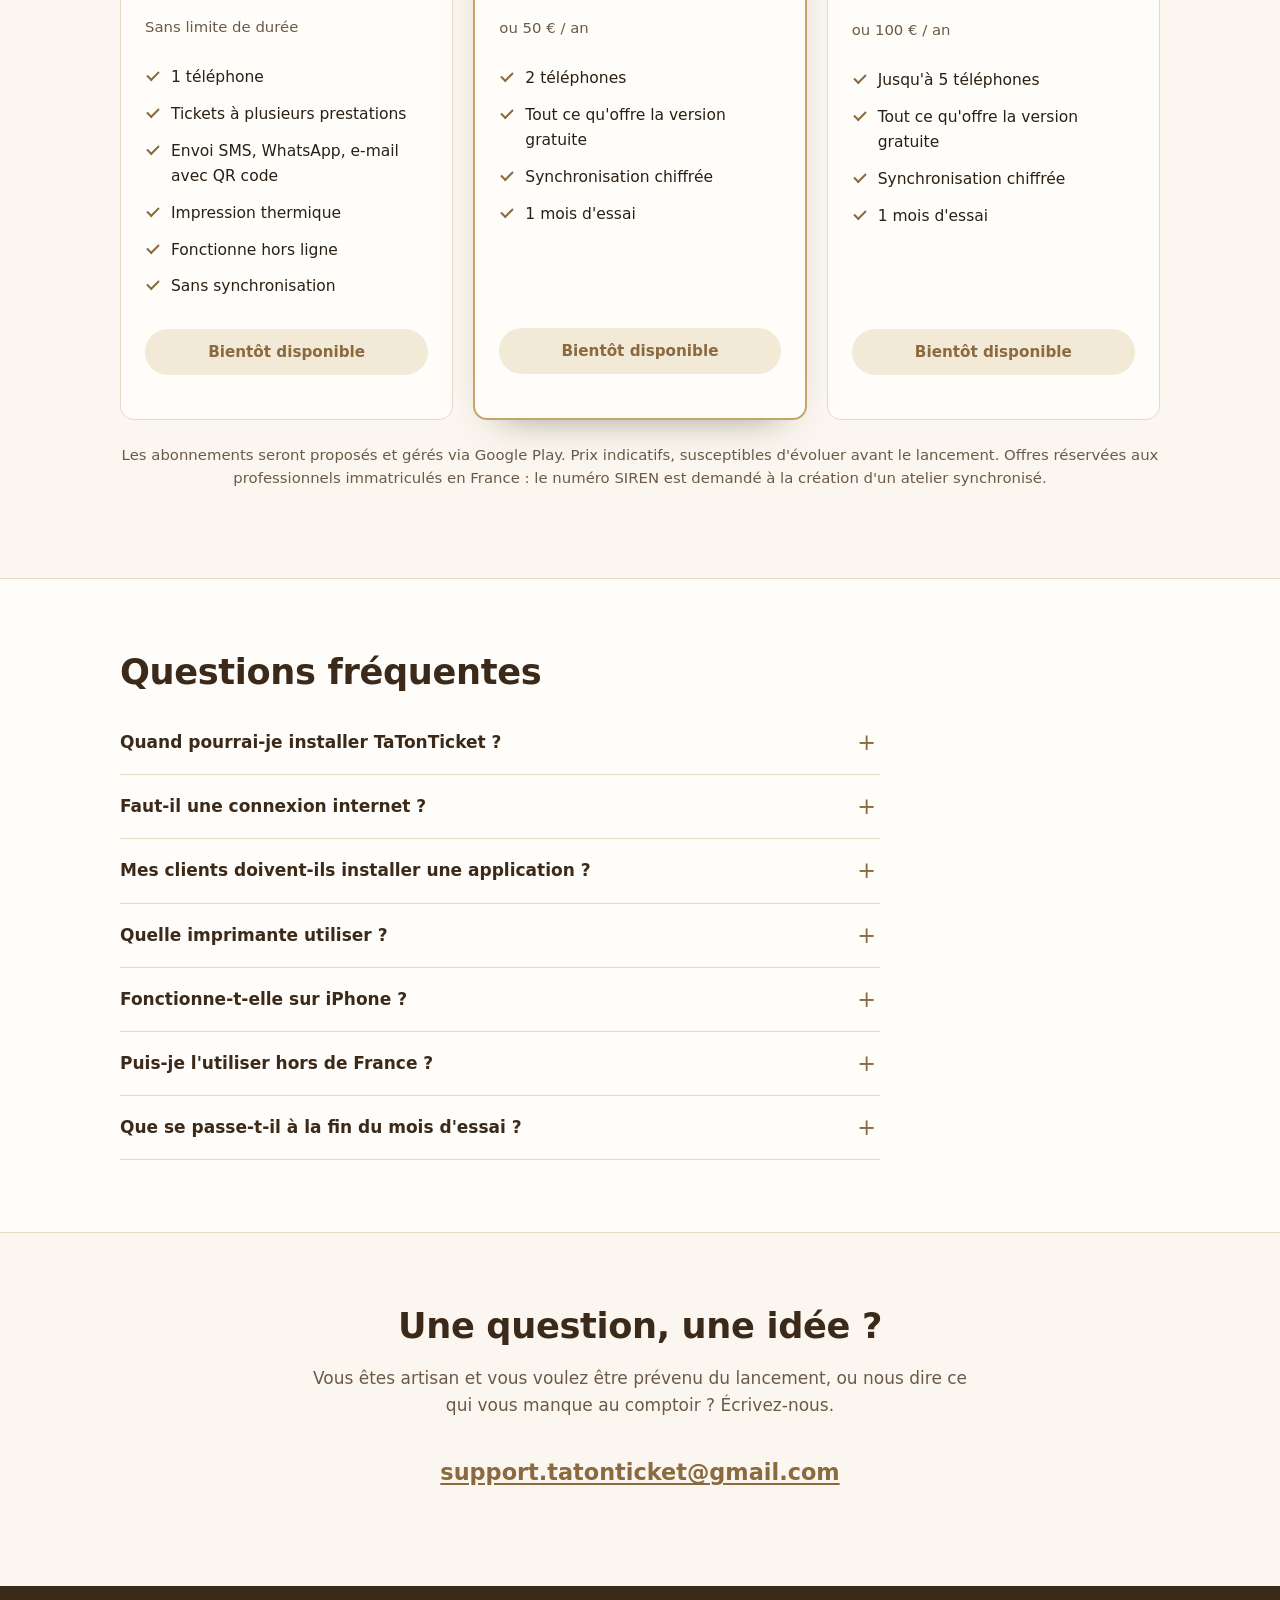
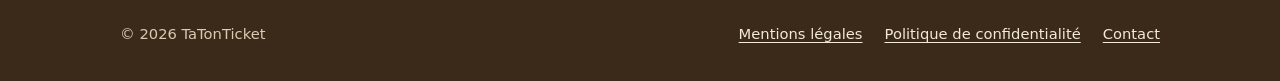
==== commit 0767374e: "Mention : réservé aux professionnels immatriculés en France (accueil, tarifs, FAQ) Co-Authored-By: C" ====
--- a/index.html
+++ b/index.html
@@ -53,6 +53,7 @@
             <span class="badge-bientot">Bientôt sur Google Play</span>
             <a class="bouton-secondaire" href="#fonctions">Voir les fonctions</a>
           </div>
+          <p class="mention-france">Réservé aux professionnels immatriculés en France.</p>
         </div>
         <!-- Emplacement : remplacer par une vraie capture d'écran de l'app (ex. assets/capture-accueil.png) -->
         <div class="capture" role="img" aria-label="Emplacement réservé pour une capture d'écran">Capture d'écran<br>à venir</div>
@@ -204,7 +205,7 @@
             <p class="indisponible">Bientôt disponible</p>
           </article>
         </div>
-        <p class="note-tarifs">Les abonnements seront proposés et gérés via Google Play. Prix indicatifs, susceptibles d'évoluer avant le lancement.</p>
+        <p class="note-tarifs">Les abonnements seront proposés et gérés via Google Play. Prix indicatifs, susceptibles d'évoluer avant le lancement. Offres réservées aux professionnels immatriculés en France : le numéro SIREN est demandé à la création d'un atelier synchronisé.</p>
       </div>
     </section>
 
@@ -231,6 +232,10 @@
           <details>
             <summary>Fonctionne-t-elle sur iPhone ?</summary>
             <p>Pas pour l'instant : TaTonTicket est une application Android.</p>
+          </details>
+          <details>
+            <summary>Puis-je l'utiliser hors de France ?</summary>
+            <p>Pas pour l'instant. TaTonTicket est réservé aux professionnels immatriculés en France : le numéro SIREN de l'entreprise est demandé à la création d'un atelier synchronisé, pour garantir une identité vérifiable en cas de perte ou de vol.</p>
           </details>
           <details>
             <summary>Que se passe-t-il à la fin du mois d'essai ?</summary>
--- a/style.css
+++ b/style.css
@@ -77,7 +77,8 @@
 .surtitre { text-transform: uppercase; letter-spacing: .12em; font-size: .8rem; font-weight: 700; color: var(--laiton-fonce); margin-bottom: .8em; }
 .chapeau { font-size: 1.2rem; color: var(--texte-doux); max-width: 34em; }
 .actions { display: flex; flex-wrap: wrap; gap: 12px; align-items: center; margin-top: 28px; }
-.metiers { display: flex; flex-wrap: wrap; gap: 8px; margin: 22px 0 0; padding: 0; list-style: none; }
+.mention-france { margin: 16px 0 0; font-size: .9rem; color: var(--texte-doux); }
+.metiers {display: flex; flex-wrap: wrap; gap: 8px; margin: 22px 0 0; padding: 0; list-style: none; }
 .metiers li { background: var(--creme); border: 1px solid var(--bord); padding: 4px 12px; border-radius: 999px; font-size: .9rem; color: var(--cuir); }
 
 /* Emplacement de capture d'écran */
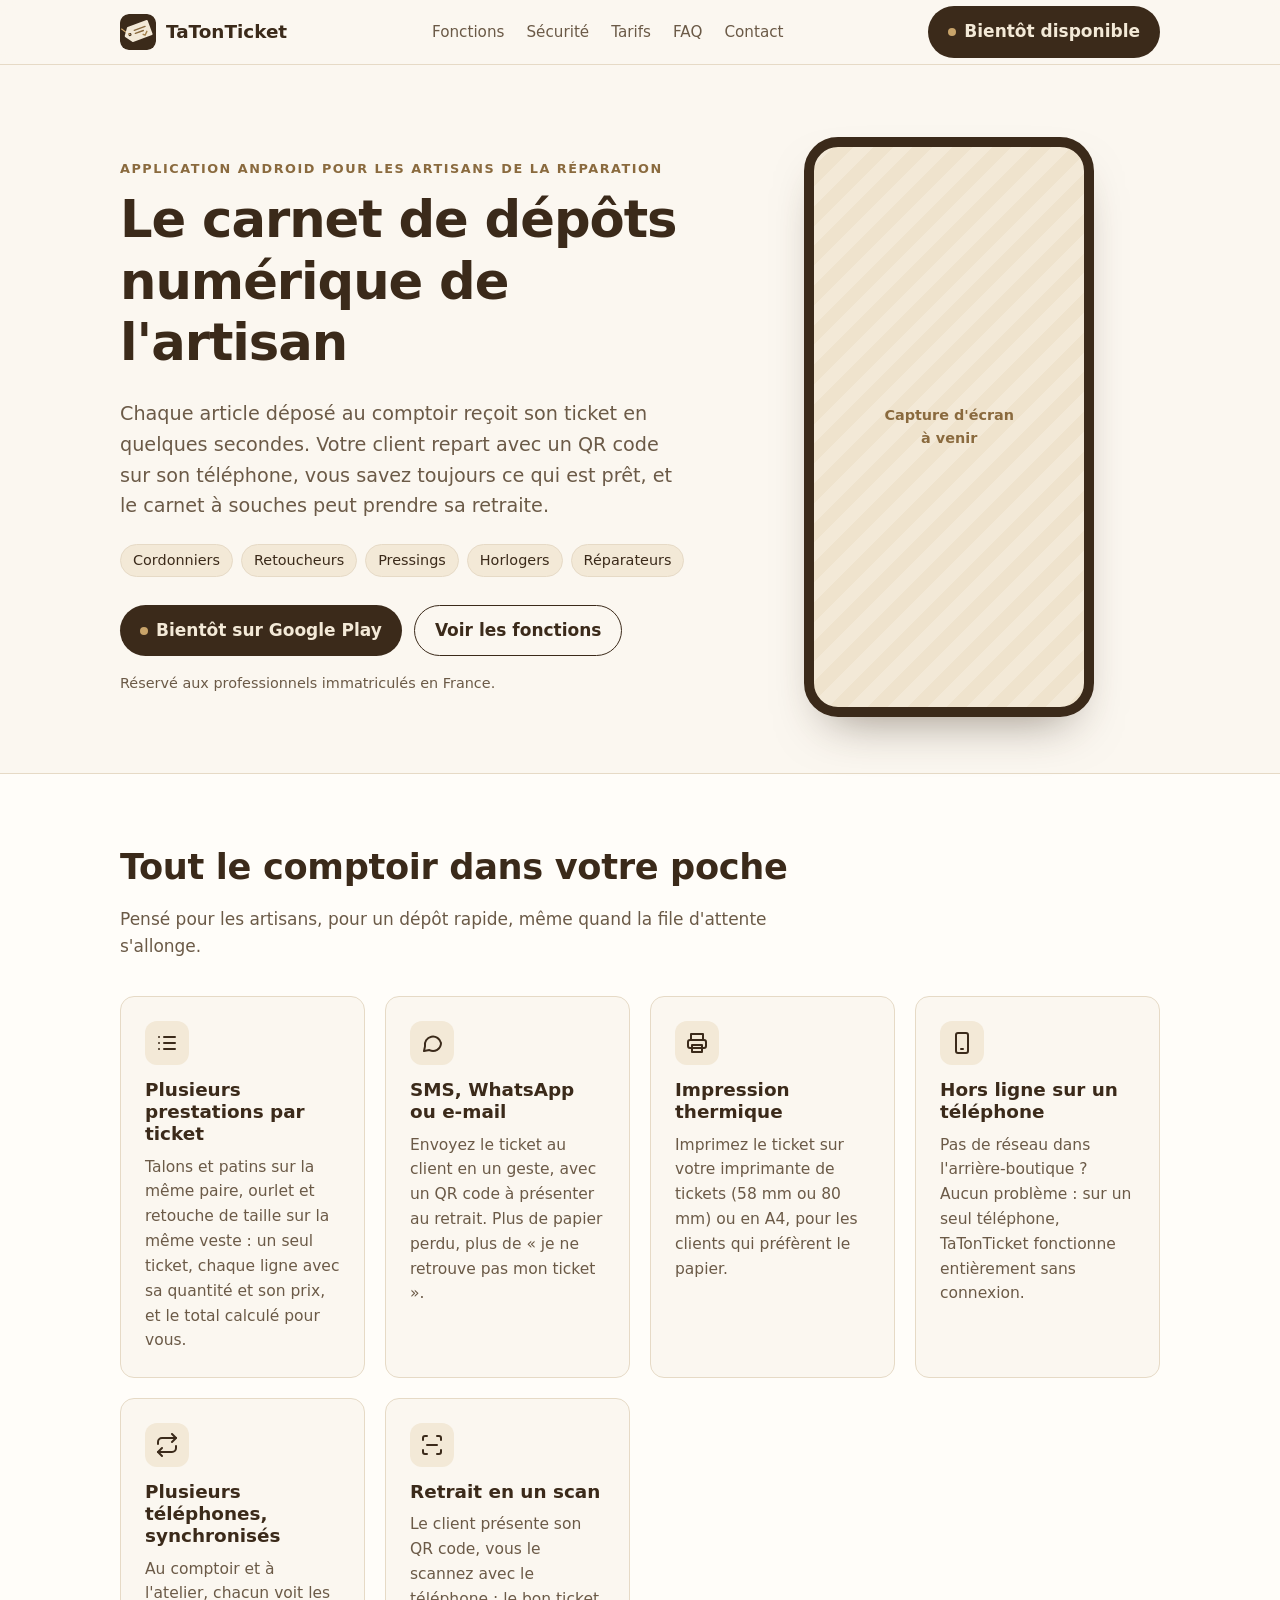
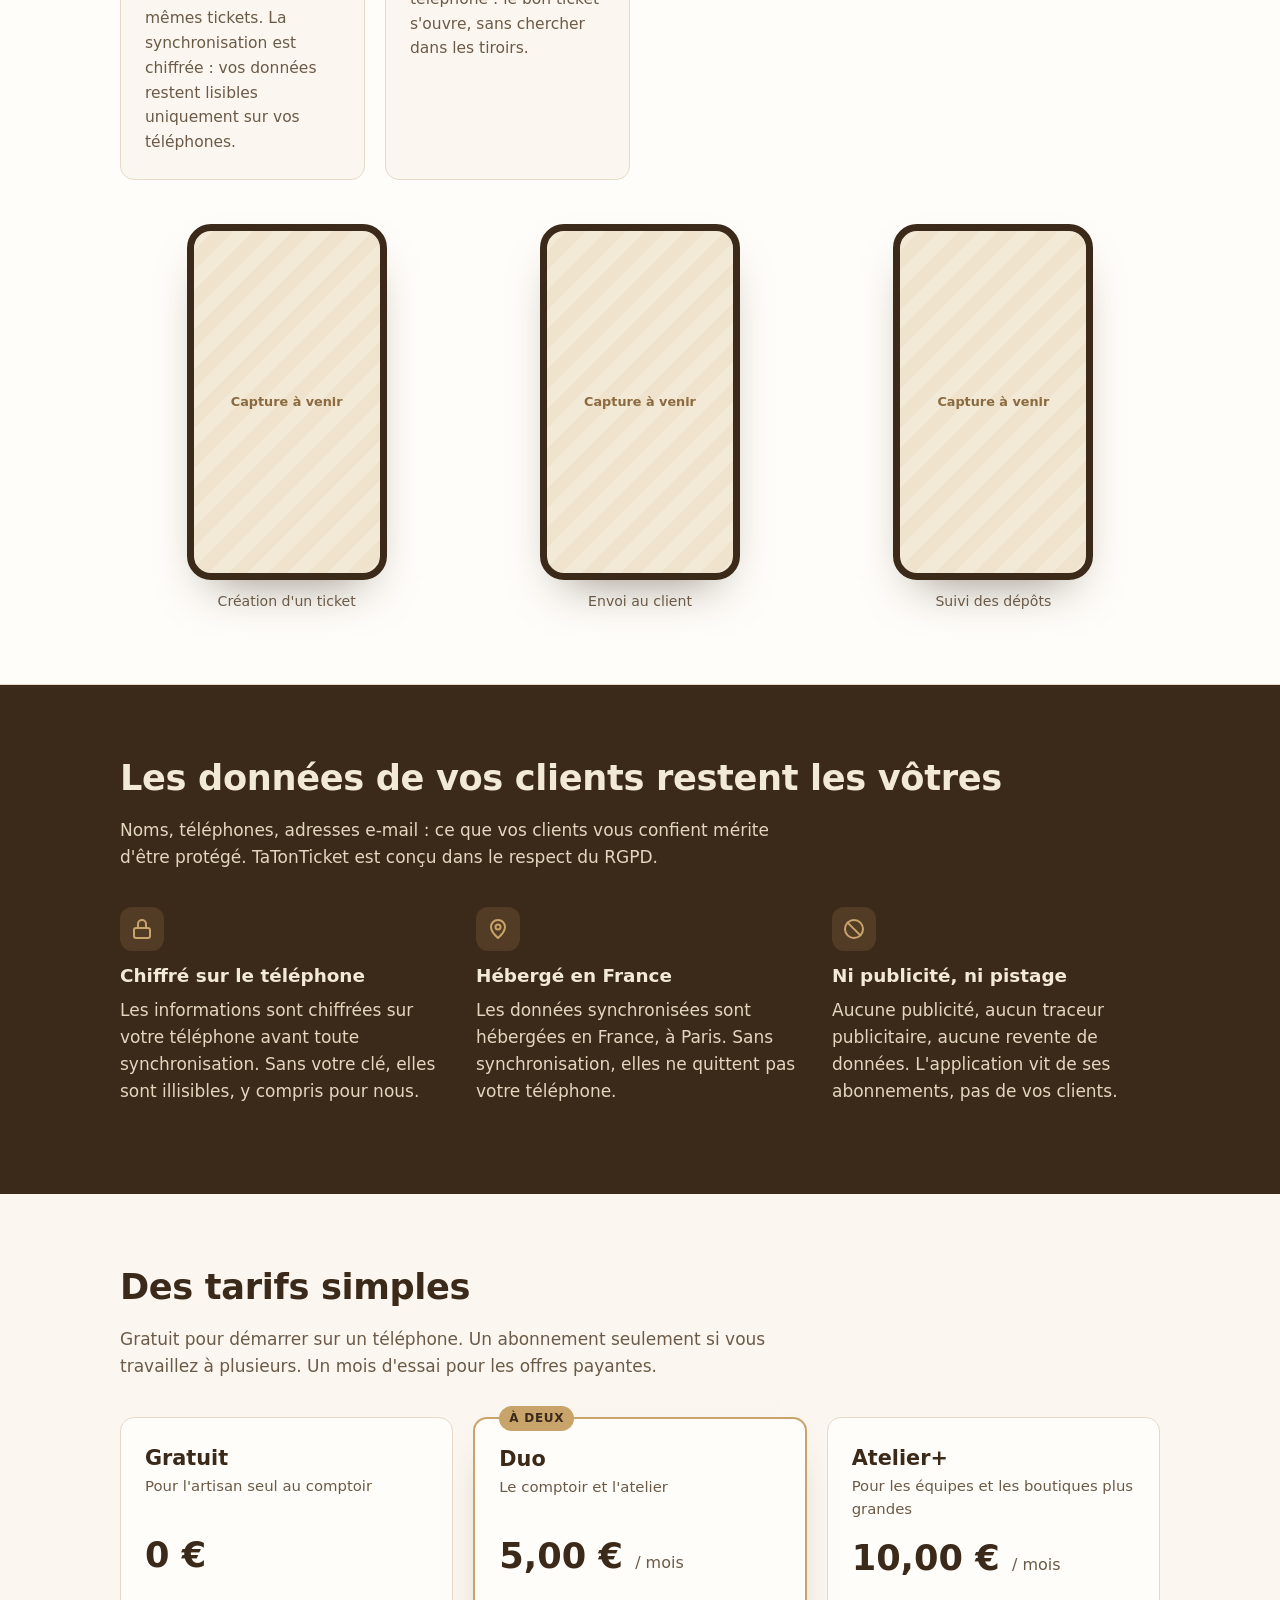
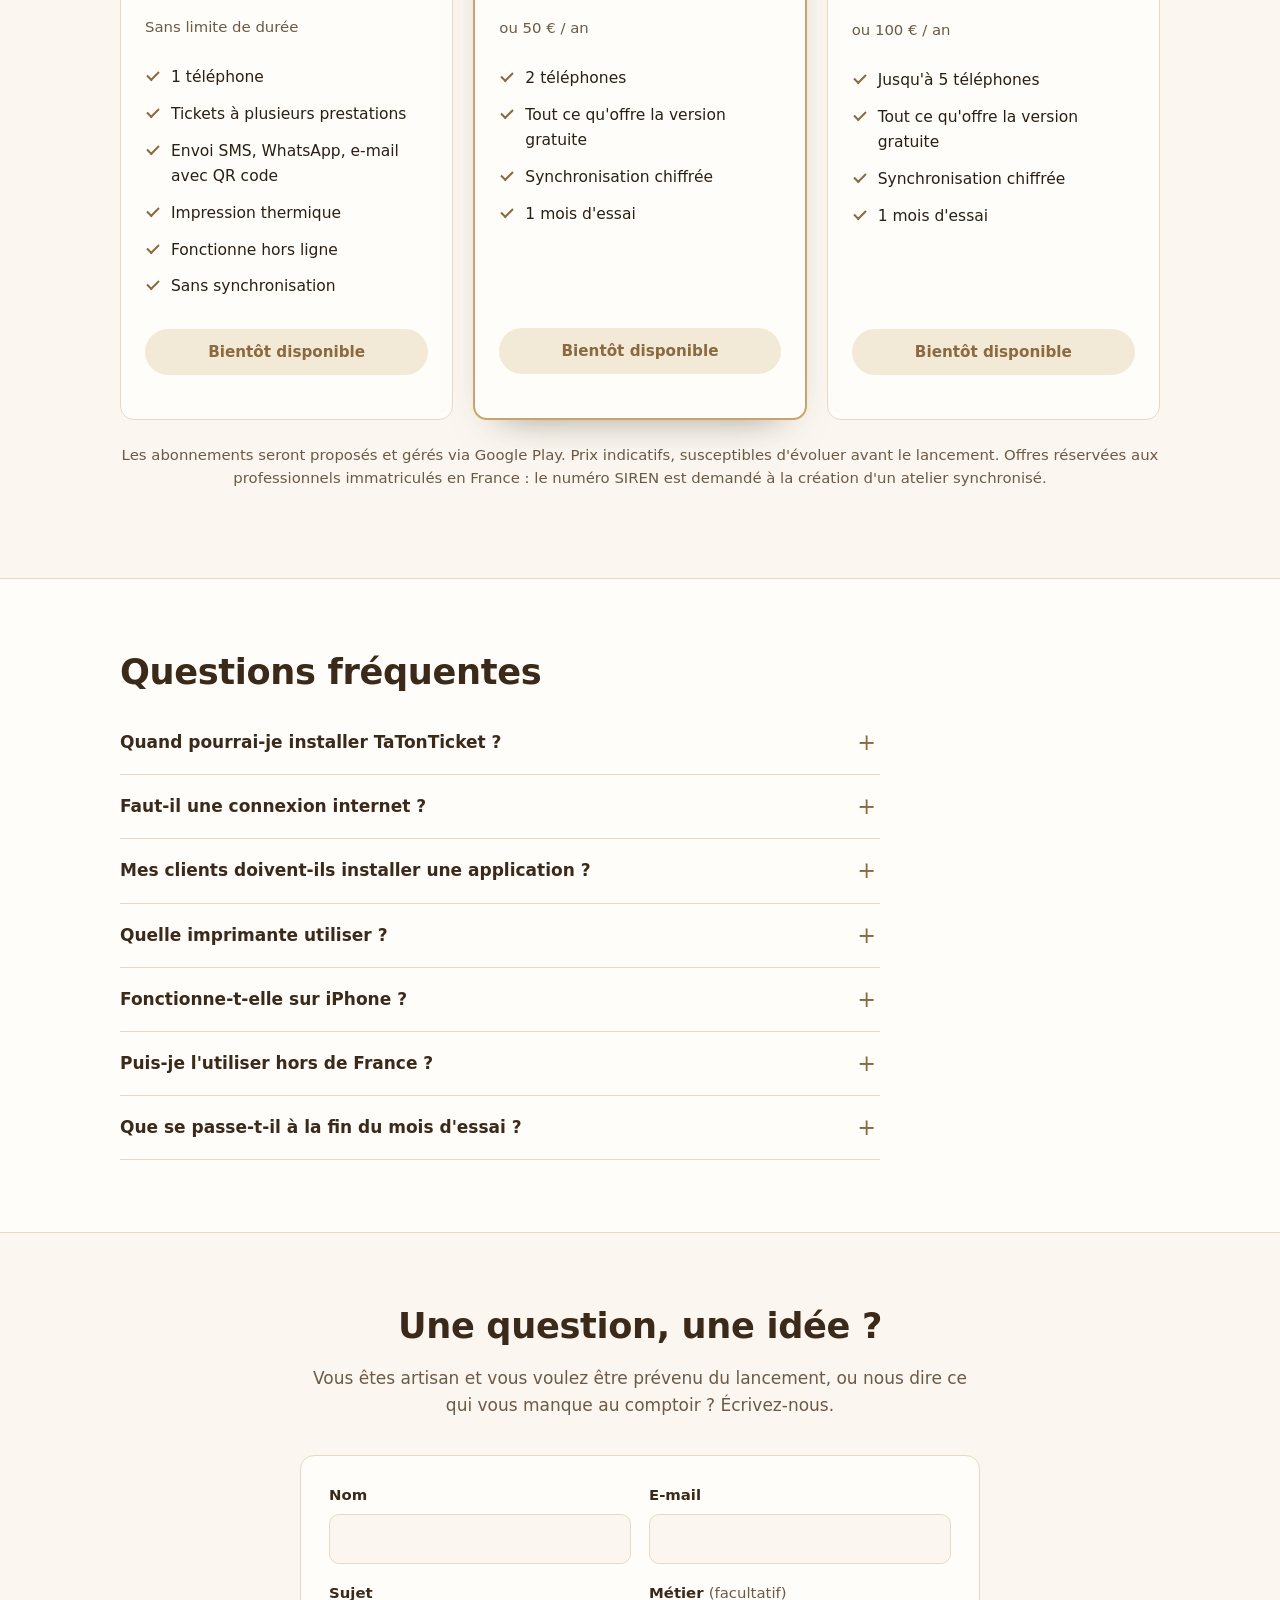
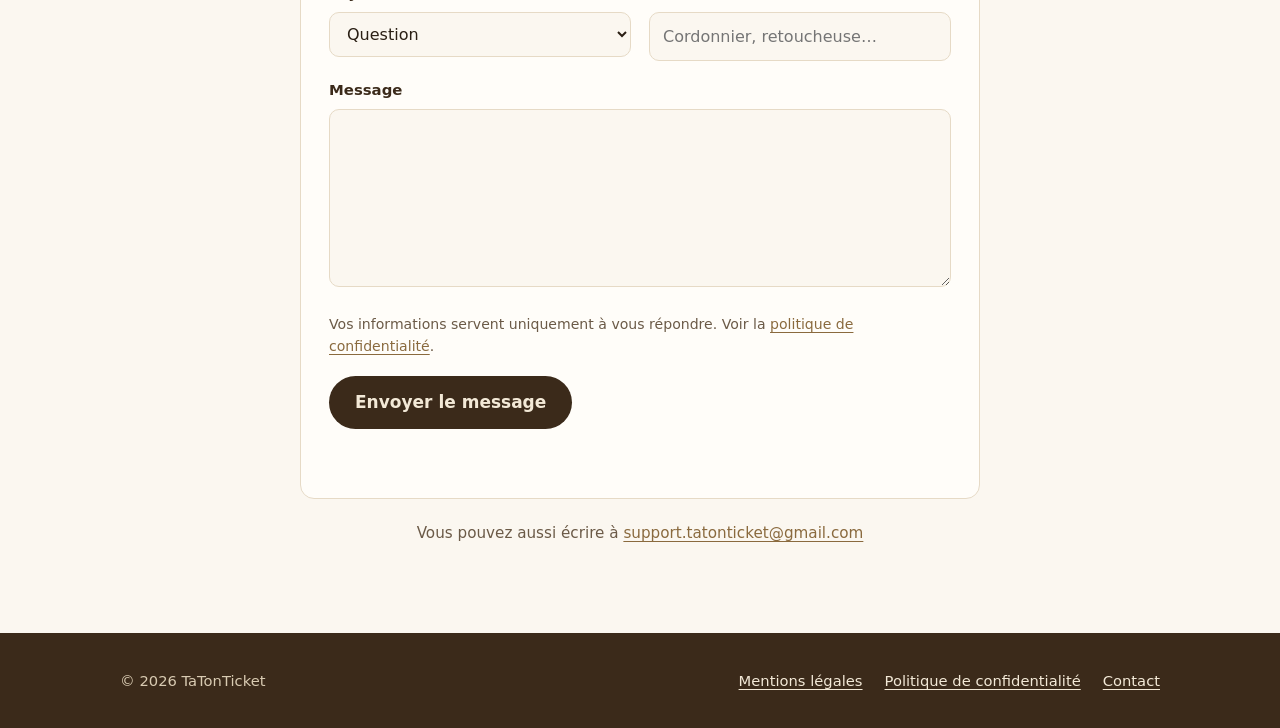
==== commit ffe82996: "Formulaire de contact (script Google Apps Script, repli par e-mail) et politique de confidentialité " ====
--- a/index.html
+++ b/index.html
@@ -249,7 +249,53 @@
       <div class="conteneur">
         <h2>Une question, une idée ?</h2>
         <p class="intro">Vous êtes artisan et vous voulez être prévenu du lancement, ou nous dire ce qui vous manque au comptoir ? Écrivez-nous.</p>
-        <p class="courriel"><a href="mailto:support.tatonticket@gmail.com">support.tatonticket@gmail.com</a></p>
+
+        <!-- data-endpoint : URL /exec du script outils/formulaire-contact (vide = ouverture de l'application e-mail) -->
+        <form id="formulaire-contact" class="formulaire" data-endpoint="" data-courriel="support.tatonticket@gmail.com" novalidate>
+          <div class="champs-ligne">
+            <p class="champ-form">
+              <label for="f-nom">Nom</label>
+              <input id="f-nom" name="nom" type="text" autocomplete="name" maxlength="100" required>
+            </p>
+            <p class="champ-form">
+              <label for="f-email">E-mail</label>
+              <input id="f-email" name="email" type="email" autocomplete="email" maxlength="200" required>
+            </p>
+          </div>
+          <div class="champs-ligne">
+            <p class="champ-form">
+              <label for="f-sujet">Sujet</label>
+              <select id="f-sujet" name="sujet">
+                <option>Question</option>
+                <option>Être prévenu du lancement</option>
+                <option>Suggestion</option>
+                <option>Partenariat</option>
+                <option>Autre</option>
+              </select>
+            </p>
+            <p class="champ-form">
+              <label for="f-metier">Métier <span class="facultatif">(facultatif)</span></label>
+              <input id="f-metier" name="metier" type="text" maxlength="100" placeholder="Cordonnier, retoucheuse…" list="metiers-liste">
+              <datalist id="metiers-liste">
+                <option value="Cordonnier"><option value="Retoucheur"><option value="Pressing"><option value="Horloger"><option value="Réparateur">
+              </datalist>
+            </p>
+          </div>
+          <p class="champ-form">
+            <label for="f-message">Message</label>
+            <textarea id="f-message" name="message" rows="6" maxlength="5000" required></textarea>
+          </p>
+          <p class="piege" aria-hidden="true">
+            <label for="f-site">Ne pas remplir</label>
+            <input id="f-site" name="site_web" type="text" tabindex="-1" autocomplete="off">
+          </p>
+          <input type="hidden" name="t" value="">
+          <p class="mention-form">Vos informations servent uniquement à vous répondre. Voir la <a href="confidentialite.html">politique de confidentialité</a>.</p>
+          <button type="submit" class="bouton-principal">Envoyer le message</button>
+          <p class="etat-form" role="status" aria-live="polite"></p>
+        </form>
+
+        <p class="courriel-alt">Vous pouvez aussi écrire à <a href="mailto:support.tatonticket@gmail.com">support.tatonticket@gmail.com</a></p>
       </div>
     </section>
   </main>
@@ -264,5 +310,6 @@
       </nav>
     </div>
   </footer>
+  <script src="contact.js" defer></script>
 </body>
 </html>
--- a/style.css
+++ b/style.css
@@ -150,6 +150,37 @@
 .contact .intro { margin-left: auto; margin-right: auto; }
 .courriel { font-size: clamp(1.05rem, 4.2vw, 1.4rem); font-weight: 700; word-break: break-all; }
 
+/* Formulaire de contact */
+.formulaire {
+  max-width: 680px; margin: 0 auto; text-align: left;
+  background: var(--blanc); border: 1px solid var(--bord); border-radius: var(--rayon); padding: 28px;
+}
+.champs-ligne { display: grid; grid-template-columns: 1fr 1fr; gap: 0 18px; }
+.champ-form { margin: 0 0 18px; }
+.champ-form label { display: block; font-weight: 600; font-size: .93rem; color: var(--cuir); margin-bottom: 6px; }
+.facultatif { font-weight: 400; color: var(--texte-doux); }
+.formulaire input, .formulaire select, .formulaire textarea {
+  width: 100%; font: inherit; font-size: 1rem; color: var(--texte);
+  background: var(--papier); border: 1.5px solid var(--bord); border-radius: 10px; padding: 11px 13px;
+}
+.formulaire textarea { resize: vertical; min-height: 140px; }
+.formulaire input:focus, .formulaire select:focus, .formulaire textarea:focus {
+  outline: none; border-color: var(--laiton-fonce); box-shadow: 0 0 0 3px rgba(201, 164, 106, .3);
+}
+.formulaire [aria-invalid="true"] { border-color: #b3261e; }
+.piege { position: absolute; left: -10000px; width: 1px; height: 1px; overflow: hidden; }
+.mention-form { font-size: .88rem; color: var(--texte-doux); margin: 0 0 18px; }
+.bouton-principal {
+  font: inherit; font-weight: 600; cursor: pointer; border: 0;
+  background: var(--cuir); color: var(--creme); padding: 13px 26px; border-radius: 999px;
+}
+.bouton-principal:hover { background: var(--cuir-2); }
+.bouton-principal:disabled { opacity: .6; cursor: wait; }
+.etat-form { margin: 14px 0 0; font-weight: 600; min-height: 1.6em; }
+.etat-form.ok { color: #2e6b2f; }
+.etat-form.erreur { color: #b3261e; }
+.courriel-alt { margin-top: 22px; color: var(--texte-doux); font-size: .95rem; overflow-wrap: anywhere; }
+
 /* Pied de page */
 .pied { background: var(--cuir); color: #d9cbb2; padding: 36px 0; font-size: .92rem; }
 .pied .conteneur { display: flex; flex-wrap: wrap; gap: 16px 32px; justify-content: space-between; align-items: center; }
@@ -175,6 +206,8 @@
   .galerie { grid-template-columns: 1fr 1fr; }
   .galerie figure:last-child { display: none; }
   .nav { display: none; }
+  .champs-ligne { grid-template-columns: 1fr; }
+  .formulaire { padding: 20px 16px; }
   .section { padding: 56px 0; }
 }
 @media (max-width: 420px) {
